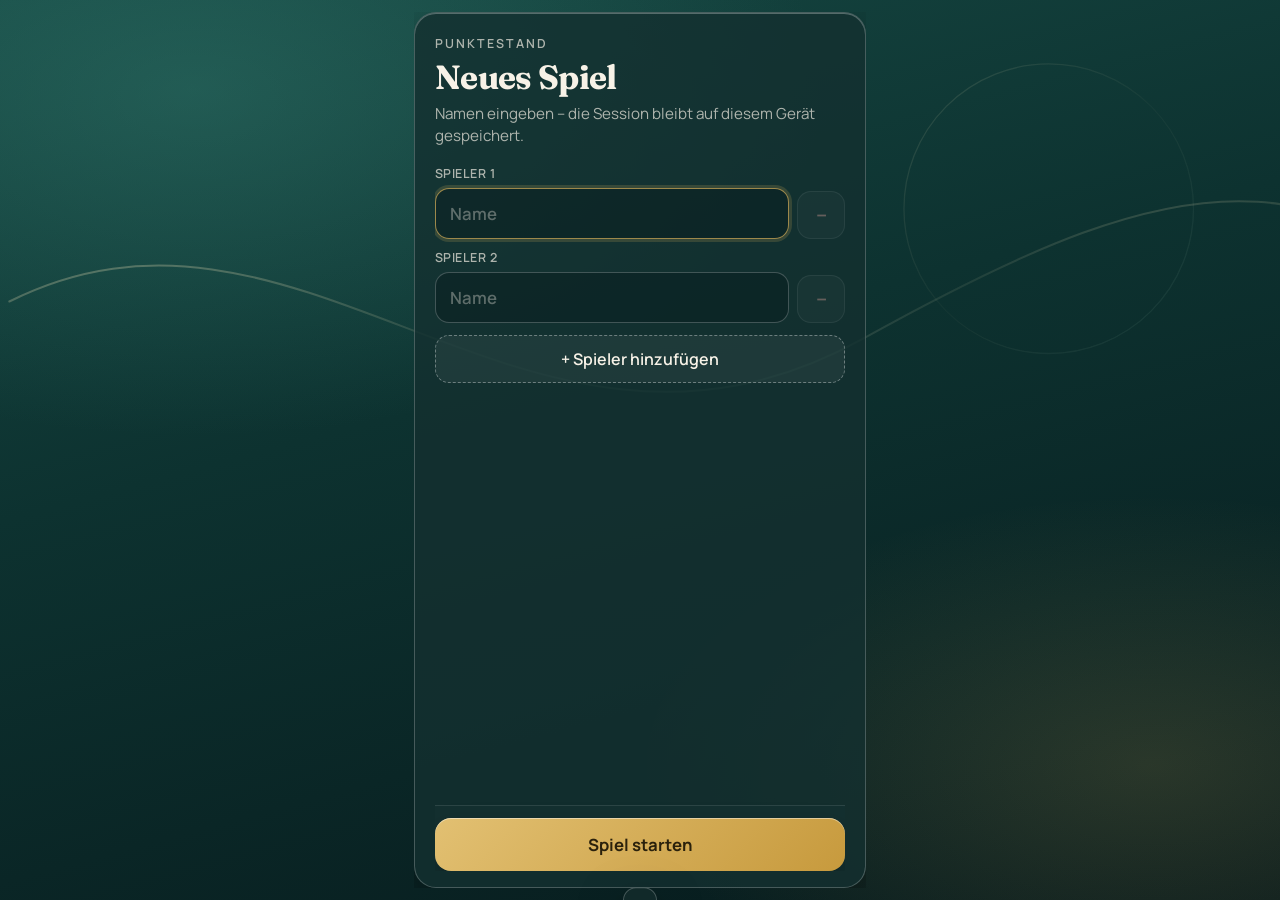
==== index.html @ ffc75cbe "Führenden-Abzug: Summe nie unter null Abzug höchstens bis 0 – bei z. B. 650 Punkten nur −650.  Co-au" ====
<!DOCTYPE html>
<html lang="de">
<head>
  <meta charset="UTF-8" />
  <meta name="viewport" content="width=device-width, initial-scale=1, maximum-scale=1, viewport-fit=cover, user-scalable=no" />
  <meta name="theme-color" content="#0a2a28" />
  <meta name="mobile-web-app-capable" content="yes" />
  <meta name="apple-mobile-web-app-capable" content="yes" />
  <meta name="apple-mobile-web-app-status-bar-style" content="black-translucent" />
  <meta name="apple-mobile-web-app-title" content="Punktestand" />
  <title>Punktestand</title>
  <link rel="manifest" href="./site.webmanifest" />
  <link rel="preconnect" href="https://fonts.googleapis.com" />
  <link rel="preconnect" href="https://fonts.gstatic.com" crossorigin />
  <link href="https://fonts.googleapis.com/css2?family=Fraunces:opsz,wght@9..144,500;9..144,700&family=Manrope:wght@400;500;600;700&family=IBM+Plex+Mono:wght@500;600&display=swap" rel="stylesheet" />
  <link rel="stylesheet" href="./styles.css" />
  <script src="./names.js"></script>
</head>
<body>
  <div class="atmosphere" aria-hidden="true">
    <svg viewBox="0 0 800 1200" preserveAspectRatio="xMidYMid slice">
      <defs>
        <linearGradient id="strokeGrad" x1="0" y1="0" x2="1" y2="1">
          <stop offset="0%" stop-color="#f0e2b8" stop-opacity="0.45" />
          <stop offset="50%" stop-color="#f0e2b8" stop-opacity="0.1" />
          <stop offset="100%" stop-color="#8fd0c2" stop-opacity="0.3" />
        </linearGradient>
      </defs>
      <g fill="none" stroke="url(#strokeGrad)" stroke-linecap="round">
        <path d="M-40 180 C160 80, 280 260, 420 180 S700 40, 860 160" stroke-width="1.2" />
        <path d="M60 520 C220 440, 340 640, 520 540 S780 430, 900 580" stroke-width="1.1" />
        <path d="M40 980 C240 900, 360 1120, 560 1020 S820 920, 900 1100" stroke-width="1.15" />
        <circle cx="620" cy="470" r="78" stroke-width="0.7" opacity="0.35" />
        <line x1="80" y1="40" x2="80" y2="1160" stroke-width="0.4" opacity="0.18" />
        <line x1="720" y1="50" x2="720" y2="1150" stroke-width="0.4" opacity="0.16" />
      </g>
    </svg>
  </div>

  <div class="viewport" id="viewport">
    <div class="app">
      <section class="screen" id="screen-setup" aria-label="Neues Spiel">
        <div class="glass setup-card">
          <p class="brand">Punktestand</p>
          <h1>Neues Spiel</h1>
          <p class="lede">Namen eingeben – die Session bleibt auf diesem Gerät gespeichert.</p>
          <form id="setup-form" class="setup-form">
            <div class="setup-scroll">
              <div class="players-list" id="players-list"></div>
              <button class="btn-add" id="btn-add-player" type="button">+ Spieler hinzufügen</button>
            </div>
            <div class="setup-actions">
              <button class="btn-primary" type="submit">Spiel starten</button>
            </div>
          </form>
        </div>
      </section>

      <section class="screen" id="screen-play" aria-label="Punktestand">
        <header class="topbar">
          <div class="top-status muted" id="top-status">Punktestand</div>
          <div class="menu-wrap">
            <button class="menu-btn" id="menu-btn" type="button" aria-haspopup="true" aria-expanded="false" aria-label="Menü">
              <span class="burger" aria-hidden="true"><span></span><span></span><span></span></span>
            </button>
            <div class="menu" id="menu" role="menu">
              <button type="button" role="menuitemcheckbox" id="menu-flip" aria-checked="false">
                Ansicht drehen <span class="check" aria-hidden="true">✓</span>
              </button>
              <button type="button" role="menuitem" id="menu-fullscreen">Vollbild</button>
              <button type="button" role="menuitem" id="menu-homescreen">Zu Homebildschirm hinzufügen</button>
              <button type="button" role="menuitem" id="menu-undo">Letzten Eintrag löschen</button>
              <button type="button" role="menuitem" id="menu-penalty">−1000 für Führende</button>
              <button type="button" role="menuitem" id="menu-cancel-edit" hidden>Bearbeiten abbrechen</button>
              <button type="button" role="menuitem" class="danger" id="menu-new">Neues Spiel…</button>
            </div>
          </div>
        </header>

        <div class="play-body">
          <section class="glass table-panel" aria-label="Punktetabelle">
            <div class="table-scroll">
              <table class="scores" id="score-table">
                <thead></thead>
                <tbody></tbody>
                <tfoot></tfoot>
              </table>
            </div>
            <div class="hint" id="table-hint">Tippe auf einen Wert, um ihn zu korrigieren.</div>
          </section>

          <section class="glass keypad-panel" aria-label="Zifferneingabe">
            <div class="keys" id="keys">
              <button type="button" data-key="7">7</button>
              <button type="button" data-key="8">8</button>
              <button type="button" data-key="9">9</button>
              <button type="button" data-key="4">4</button>
              <button type="button" data-key="5">5</button>
              <button type="button" data-key="6">6</button>
              <button type="button" data-key="1">1</button>
              <button type="button" data-key="2">2</button>
              <button type="button" data-key="3">3</button>
              <button type="button" class="key-del" data-key="del" aria-label="Löschen">⌫</button>
              <button type="button" data-key="0">0</button>
              <button type="button" class="key-ok" data-key="ok">OK</button>
            </div>
          </section>
        </div>
      </section>
    </div>

    <div class="toast" id="toast" role="status" aria-live="polite"></div>
  </div>

  <div class="overlay" id="confirm-overlay" role="dialog" aria-modal="true" aria-labelledby="confirm-title">
    <div class="glass dialog">
      <h2 id="confirm-title">Neues Spiel?</h2>
      <p>Die aktuelle Session auf diesem Gerät wird gelöscht.</p>
      <div class="dialog-actions">
        <button type="button" class="btn-ghost" id="confirm-cancel">Abbrechen</button>
        <button type="button" class="btn-danger" id="confirm-ok">Löschen</button>
      </div>
    </div>
  </div>

  <div class="overlay" id="homescreen-overlay" role="dialog" aria-modal="true" aria-labelledby="homescreen-title">
    <div class="glass dialog">
      <h2 id="homescreen-title">Zum Homebildschirm</h2>
      <p id="homescreen-text">So fügst du Punktestand hinzu:</p>
      <ol id="homescreen-steps">
        <li>Browser-Menü öffnen (⋯ oder Teilen)</li>
        <li>„Zum Home-Bildschirm“ / „Zum Startbildschirm“ wählen</li>
      </ol>
      <div class="dialog-actions" style="grid-template-columns: 1fr">
        <button type="button" class="btn-primary" id="homescreen-ok">Verstanden</button>
      </div>
    </div>
  </div>

  <div class="win-overlay" id="win-overlay" aria-live="polite">
    <canvas id="win-canvas" aria-hidden="true"></canvas>
    <div class="win-messages">
      <div class="win-line flip" id="win-line-flip" hidden></div>
      <div class="win-line" id="win-line"></div>
    </div>
    <div class="win-actions">
      <button type="button" class="btn-primary" id="win-ok">OK</button>
    </div>
  </div>

  <script>
    const COOKIE_NAME = "punktestand_session";
    const COOKIE_DAYS = 30;
    const MIN_PLAYERS = 2;
    const MAX_PLAYERS = 8;
    const WINNING_SCORE = 6000;
    const LEADER_PENALTY = 1000;

    /** @typedef {{ names: string[], scores: number[][], active: number, input: string, edit: null | { player: number, round: number }, flipView: boolean, winner: number | null, winDismissed: boolean }} Session */

    const els = {
      viewport: document.getElementById("viewport"),
      setup: document.getElementById("screen-setup"),
      play: document.getElementById("screen-play"),
      form: document.getElementById("setup-form"),
      playersList: document.getElementById("players-list"),
      btnAddPlayer: document.getElementById("btn-add-player"),
      topStatus: document.getElementById("top-status"),
      menuBtn: document.getElementById("menu-btn"),
      menu: document.getElementById("menu"),
      menuFlip: document.getElementById("menu-flip"),
      menuFullscreen: document.getElementById("menu-fullscreen"),
      menuHomescreen: document.getElementById("menu-homescreen"),
      menuUndo: document.getElementById("menu-undo"),
      menuPenalty: document.getElementById("menu-penalty"),
      menuCancelEdit: document.getElementById("menu-cancel-edit"),
      menuNew: document.getElementById("menu-new"),
      table: document.getElementById("score-table"),
      thead: document.querySelector("#score-table thead"),
      tbody: document.querySelector("#score-table tbody"),
      tfoot: document.querySelector("#score-table tfoot"),
      hint: document.getElementById("table-hint"),
      keys: document.getElementById("keys"),
      toast: document.getElementById("toast"),
      overlay: document.getElementById("confirm-overlay"),
      confirmCancel: document.getElementById("confirm-cancel"),
      confirmOk: document.getElementById("confirm-ok"),
      homescreenOverlay: document.getElementById("homescreen-overlay"),
      homescreenText: document.getElementById("homescreen-text"),
      homescreenSteps: document.getElementById("homescreen-steps"),
      homescreenOk: document.getElementById("homescreen-ok"),
      winOverlay: document.getElementById("win-overlay"),
      winCanvas: document.getElementById("win-canvas"),
      winLine: document.getElementById("win-line"),
      winLineFlip: document.getElementById("win-line-flip"),
      winOk: document.getElementById("win-ok"),
    };

    /** @type {BeforeInstallPromptEvent | null} */
    let deferredInstallPrompt = null;
    let confettiRaf = 0;
    /** @type {Array<{x:number,y:number,vx:number,vy:number,w:number,h:number,rot:number,vr:number,color:string,life:number}>} */
    let confettiParticles = [];

    /** @type {Session | null} */
    let session = null;
    /** @type {string[]} */
    let setupNames = ["", ""];
    let toastTimer = 0;

    function setCookie(name, value, days) {
      const maxAge = days * 24 * 60 * 60;
      document.cookie = `${encodeURIComponent(name)}=${encodeURIComponent(value)}; Max-Age=${maxAge}; Path=/; SameSite=Lax`;
    }

    function getCookie(name) {
      const key = encodeURIComponent(name) + "=";
      for (const part of document.cookie.split("; ")) {
        if (part.startsWith(key)) return decodeURIComponent(part.slice(key.length));
      }
      return null;
    }

    function deleteCookie(name) {
      document.cookie = `${encodeURIComponent(name)}=; Max-Age=0; Path=/; SameSite=Lax`;
    }

    function saveSession() {
      if (!session) {
        deleteCookie(COOKIE_NAME);
        return;
      }
      setCookie(
        COOKIE_NAME,
        JSON.stringify({
          names: session.names,
          scores: session.scores,
          active: session.active,
          flipView: Boolean(session.flipView),
          winner: Number.isInteger(session.winner) ? session.winner : null,
          winDismissed: Boolean(session.winDismissed),
        }),
        COOKIE_DAYS
      );
    }

    function loadSession() {
      const raw = getCookie(COOKIE_NAME);
      if (!raw) return null;
      try {
        const data = JSON.parse(raw);
        if (
          !Array.isArray(data.names) ||
          !Array.isArray(data.scores) ||
          data.names.length < MIN_PLAYERS ||
          data.names.length > MAX_PLAYERS ||
          data.names.length !== data.scores.length
        ) {
          return null;
        }
        const winner =
          Number.isInteger(data.winner) && data.winner >= 0 && data.winner < data.names.length
            ? data.winner
            : null;
        return {
          names: data.names.map(String),
          scores: data.scores.map((list) => (Array.isArray(list) ? list.map(Number) : [])),
          active: Number.isInteger(data.active) ? Math.min(data.active, data.names.length - 1) : 0,
          input: "",
          edit: null,
          flipView: Boolean(data.flipView),
          winner,
          winDismissed: Boolean(data.winDismissed),
        };
      } catch {
        return null;
      }
    }

    function playerTotal(player) {
      return session.scores[player].reduce((a, b) => a + b, 0);
    }

    function findWinner(preferPlayer) {
      if (
        preferPlayer != null &&
        preferPlayer >= 0 &&
        preferPlayer < session.names.length &&
        playerTotal(preferPlayer) >= WINNING_SCORE
      ) {
        return preferPlayer;
      }
      let best = null;
      let bestScore = WINNING_SCORE - 1;
      for (let i = 0; i < session.names.length; i++) {
        const total = playerTotal(i);
        if (total >= WINNING_SCORE && total > bestScore) {
          best = i;
          bestScore = total;
        }
      }
      return best;
    }

    function facingPlayer() {
      if (!session) return 0;
      if (session.edit) return session.edit.player;
      return session.active;
    }

    function applyViewportFlip() {
      // Gegenüber: ungerade Spielerindizes (1, 3, 5…) drehen
      const shouldFlip = Boolean(session && session.flipView && facingPlayer() % 2 === 1);
      els.viewport.classList.toggle("flipped", shouldFlip);
      els.menuFlip.setAttribute("aria-checked", session && session.flipView ? "true" : "false");
    }

    function showToast(message) {
      els.toast.textContent = message;
      els.toast.classList.add("show");
      clearTimeout(toastTimer);
      toastTimer = setTimeout(() => els.toast.classList.remove("show"), 2200);
    }

    function showScreen(name) {
      els.setup.classList.toggle("active", name === "setup");
      els.play.classList.toggle("active", name === "play");
    }

    function closeMenu() {
      els.menu.classList.remove("open");
      els.menuBtn.setAttribute("aria-expanded", "false");
    }

    function escapeHtml(text) {
      return String(text)
        .replace(/&/g, "&amp;")
        .replace(/</g, "&lt;")
        .replace(/>/g, "&gt;")
        .replace(/"/g, "&quot;");
    }

    function totals() {
      return session.scores.map((list) => list.reduce((a, b) => a + b, 0));
    }

    function formatScore(value) {
      const n = Number(value);
      if (!Number.isFinite(n)) return String(value);
      if (n < 0) return `−${Math.abs(n)}`;
      return String(n);
    }

    function leadingPlayerIndexes() {
      const sums = totals();
      const best = Math.max(...sums);
      const leaders = [];
      for (let i = 0; i < sums.length; i++) {
        if (sums[i] === best) leaders.push(i);
      }
      return leaders;
    }

    function maxRounds() {
      return Math.max(0, ...session.scores.map((list) => list.length));
    }

    function renderSetupFields() {
      els.playersList.innerHTML = setupNames
        .map((name, i) => {
          const canRemove = setupNames.length > MIN_PLAYERS;
          return `<div class="field" data-index="${i}">
            <label for="name-${i}">Spieler ${i + 1}</label>
            <input id="name-${i}" name="name${i}" maxlength="24" autocomplete="nickname"
              value="${escapeHtml(name)}" placeholder="Name" />
            <button class="btn-icon danger" type="button" data-remove="${i}"
              aria-label="Spieler ${i + 1} entfernen" ${canRemove ? "" : "disabled"}>−</button>
          </div>`;
        })
        .join("");
      els.btnAddPlayer.disabled = setupNames.length >= MAX_PLAYERS;
    }

    function syncSetupNamesFromDom() {
      const inputs = els.playersList.querySelectorAll("input");
      setupNames = Array.from(inputs).map((input) => input.value);
    }

    function draftRoundIndex() {
      if (!session || session.edit) return null;
      return session.scores[session.active].length;
    }

    function cellDisplay(player, round) {
      if (session.edit && session.edit.player === player && session.edit.round === round) {
        return {
          value: session.input === "" ? "·" : session.input,
          editing: true,
          empty: session.input === "",
          interactive: true,
        };
      }
      const draft = draftRoundIndex();
      if (draft !== null && player === session.active && round === draft) {
        return {
          value: session.input === "" ? "·" : session.input,
          editing: true,
          empty: session.input === "",
          interactive: false,
        };
      }
      if (round < session.scores[player].length) {
        return {
          value: formatScore(session.scores[player][round]),
          editing: false,
          empty: false,
          interactive: true,
        };
      }
      return { value: "–", editing: false, empty: true, interactive: false };
    }

    function renderTable() {
      const highlight = facingPlayer();
      const playerCount = session.names.length;
      const draft = draftRoundIndex();
      const n = Math.max(maxRounds(), draft !== null ? draft + 1 : 0, 1);

      els.thead.innerHTML = `<tr>
        <th class="round">Rd.</th>
        ${session.names
          .map(
            (name, i) =>
              `<th class="player-name${i === highlight ? " active" : ""}">${escapeHtml(name)}</th>`
          )
          .join("")}
      </tr>`;

      const rows = [];
      for (let r = 0; r < n; r++) {
        const cells = [];
        for (let p = 0; p < playerCount; p++) {
          const cell = cellDisplay(p, r);
          const negative =
            !cell.empty &&
            !cell.editing &&
            r < session.scores[p].length &&
            session.scores[p][r] < 0;
          const classes = [
            "score-cell",
            cell.empty ? "empty" : "",
            cell.editing ? "editing" : "",
            negative ? "negative" : "",
          ]
            .filter(Boolean)
            .join(" ");
          const attrs = cell.interactive
            ? ` data-player="${p}" data-round="${r}"`
            : cell.editing
              ? ` data-draft="1" data-player="${p}" data-round="${r}"`
              : "";
          cells.push(`<td class="${classes}"${attrs}>${escapeHtml(cell.value)}</td>`);
        }
        rows.push(`<tr><td class="round">${r + 1}</td>${cells.join("")}</tr>`);
      }
      els.tbody.innerHTML = rows.join("");

      const sums = totals();
      els.tfoot.innerHTML = `<tr>
        <td class="round">Σ</td>
        ${sums
          .map(
            (sum) =>
              `<td${sum < 0 ? ' class="negative"' : ""}>${escapeHtml(formatScore(sum))}</td>`
          )
          .join("")}
      </tr>`;

      const scroll = els.table.closest(".table-scroll");
      if (scroll) scroll.scrollTop = scroll.scrollHeight;
      requestAnimationFrame(() => scrollFocusedCellIntoView());
    }

    function stickyRoundWidth(scroll) {
      const sticky = scroll.querySelector("th.round, td.round");
      return sticky ? sticky.getBoundingClientRect().width : 0;
    }

    function scrollFocusedCellIntoView() {
      const scroll = els.table && els.table.closest(".table-scroll");
      if (!scroll) return;

      const cell =
        els.tbody.querySelector("td.score-cell.editing") ||
        els.thead.querySelector("th.player-name.active");
      if (!cell) return;

      const pad = 12;
      const stickyW = stickyRoundWidth(scroll);
      const viewLeft = scroll.scrollLeft + stickyW;
      const viewRight = scroll.scrollLeft + scroll.clientWidth;
      const cellLeft = cell.offsetLeft;
      const cellRight = cellLeft + cell.offsetWidth;

      if (cellLeft < viewLeft + pad) {
        scroll.scrollLeft = Math.max(0, cellLeft - stickyW - pad);
      } else if (cellRight > viewRight - pad) {
        scroll.scrollLeft = cellRight - scroll.clientWidth + pad;
      }
    }

    function updateEditingCell() {
      const cell = els.tbody.querySelector("td.score-cell.editing");
      if (!cell) {
        renderTable();
        return;
      }
      const empty = session.input === "";
      cell.textContent = empty ? "·" : session.input;
      cell.classList.toggle("empty", empty);
    }

    function renderChrome() {
      const editing = Boolean(session.edit);
      els.topStatus.textContent = "Punktestand";
      els.topStatus.classList.add("muted");
      els.hint.textContent = editing
        ? "Zelle ändern und OK tippen – oder im Menü abbrechen."
        : "Tippe auf einen Wert, um ihn zu korrigieren.";
      els.menuCancelEdit.hidden = !editing;
      els.menuUndo.hidden = editing;
      els.menuPenalty.hidden = editing;
      applyViewportFlip();
      syncWinOverlay();
    }

    function renderAll() {
      renderTable();
      renderChrome();
    }

    function resizeWinCanvas() {
      const canvas = els.winCanvas;
      if (!canvas) return;
      const dpr = Math.min(window.devicePixelRatio || 1, 2);
      canvas.width = Math.floor(window.innerWidth * dpr);
      canvas.height = Math.floor(window.innerHeight * dpr);
      const ctx = canvas.getContext("2d");
      if (ctx) ctx.setTransform(dpr, 0, 0, dpr, 0, 0);
    }

    function spawnConfettiBurst(count) {
      const colors = ["#d9b15a", "#4ec59c", "#f7f2e7", "#ef7d76", "#8fd0c2", "#ffd98a"];
      const w = window.innerWidth;
      const h = window.innerHeight;
      for (let i = 0; i < count; i++) {
        const fromTop = Math.random() < 0.55;
        confettiParticles.push({
          x: Math.random() * w,
          y: fromTop ? -20 - Math.random() * 80 : h * (0.25 + Math.random() * 0.2),
          vx: (Math.random() - 0.5) * (fromTop ? 4 : 10),
          vy: fromTop ? 2 + Math.random() * 4 : -8 - Math.random() * 8,
          w: 5 + Math.random() * 6,
          h: 7 + Math.random() * 8,
          rot: Math.random() * Math.PI * 2,
          vr: (Math.random() - 0.5) * 0.25,
          color: colors[(Math.random() * colors.length) | 0],
          life: 1,
        });
      }
    }

    function stopConfetti() {
      if (confettiRaf) cancelAnimationFrame(confettiRaf);
      confettiRaf = 0;
      confettiParticles = [];
      const ctx = els.winCanvas && els.winCanvas.getContext("2d");
      if (ctx) {
        ctx.clearRect(0, 0, window.innerWidth, window.innerHeight);
      }
    }

    function startConfetti() {
      stopConfetti();
      resizeWinCanvas();
      spawnConfettiBurst(90);
      let lastBurst = performance.now();
      const tick = (now) => {
        if (!els.winOverlay.classList.contains("open")) {
          stopConfetti();
          return;
        }
        if (now - lastBurst > 700) {
          spawnConfettiBurst(28);
          lastBurst = now;
        }
        const ctx = els.winCanvas.getContext("2d");
        if (!ctx) return;
        ctx.clearRect(0, 0, window.innerWidth, window.innerHeight);
        const next = [];
        for (const p of confettiParticles) {
          p.vy += 0.18;
          p.x += p.vx;
          p.y += p.vy;
          p.rot += p.vr;
          p.life -= 0.004;
          if (p.life <= 0 || p.y > window.innerHeight + 40) continue;
          ctx.save();
          ctx.translate(p.x, p.y);
          ctx.rotate(p.rot);
          ctx.globalAlpha = Math.max(0, Math.min(1, p.life));
          ctx.fillStyle = p.color;
          ctx.fillRect(-p.w / 2, -p.h / 2, p.w, p.h);
          ctx.restore();
          next.push(p);
        }
        confettiParticles = next;
        confettiRaf = requestAnimationFrame(tick);
      };
      confettiRaf = requestAnimationFrame(tick);
    }

    function syncWinOverlay() {
      if (!session || session.winner == null || session.winDismissed) {
        els.winOverlay.classList.remove("open");
        stopConfetti();
        return;
      }
      const text = `${session.names[session.winner]} hat gewonnen`;
      els.winLine.textContent = text;
      const dual = Boolean(session.flipView);
      els.winLineFlip.hidden = !dual;
      if (dual) els.winLineFlip.textContent = text;
      const wasOpen = els.winOverlay.classList.contains("open");
      els.winOverlay.classList.add("open");
      els.viewport.classList.remove("flipped");
      if (!wasOpen) startConfetti();
    }

    function applyWinner(preferPlayer, celebrate) {
      session.winner = findWinner(preferPlayer);
      if (session.winner == null) {
        session.winDismissed = false;
        return;
      }
      if (celebrate) session.winDismissed = false;
    }

    function dismissWinOverlay() {
      if (!session) return;
      session.winDismissed = true;
      saveSession();
      els.winOverlay.classList.remove("open");
      stopConfetti();
      applyViewportFlip();
      renderChrome();
    }

    function shuffle(list) {
      const arr = list.slice();
      for (let i = arr.length - 1; i > 0; i--) {
        const j = Math.floor(Math.random() * (i + 1));
        [arr[i], arr[j]] = [arr[j], arr[i]];
      }
      return arr;
    }

    function resolvePlayerNames(rawNames) {
      const pool = Array.isArray(window.FANTASY_NAMES) ? window.FANTASY_NAMES : [];
      const used = new Set();
      const available = shuffle(pool);
      let fantasyIndex = 0;

      return rawNames.map((raw, index) => {
        const trimmed = String(raw || "").trim();
        if (trimmed) {
          let name = trimmed;
          let n = 2;
          while (used.has(name.toLowerCase())) {
            name = `${trimmed} ${n++}`;
          }
          used.add(name.toLowerCase());
          return name;
        }

        let fantasy = null;
        while (fantasyIndex < available.length) {
          const candidate = available[fantasyIndex++];
          if (!used.has(candidate.toLowerCase())) {
            fantasy = candidate;
            break;
          }
        }
        if (!fantasy) fantasy = `Spieler ${index + 1}`;
        used.add(fantasy.toLowerCase());
        return fantasy;
      });
    }

    function startNewSession(names) {
      const resolved = resolvePlayerNames(names);
      session = {
        names: resolved,
        scores: Array.from({ length: resolved.length }, () => []),
        active: 0,
        input: "",
        edit: null,
        flipView: false,
        winner: null,
        winDismissed: false,
      };
      saveSession();
      showScreen("play");
      renderAll();
    }

    function resumeOrSetup() {
      session = loadSession();
      if (session) {
        showScreen("play");
        renderAll();
      } else {
        setupNames = ["", ""];
        renderSetupFields();
        showScreen("setup");
        els.viewport.classList.remove("flipped");
        els.menuFlip.setAttribute("aria-checked", "false");
        const first = document.getElementById("name-0");
        if (first) first.focus();
      }
    }

    function toggleFlipView() {
      if (!session) return;
      session.flipView = !session.flipView;
      saveSession();
      applyViewportFlip();
      syncWinOverlay();
      closeMenu();
      showToast(
        session.flipView
          ? "Ansicht drehen an – gegenüber (Spieler 2, 4, …)"
          : "Ansicht drehen aus"
      );
    }

    function appendDigit(digit) {
      if (session.input.length >= 7) return;
      if (session.input === "0") session.input = digit;
      else if (session.input === "-0") session.input = `-${digit}`;
      else session.input += digit;
      updateEditingCell();
    }

    function deleteDigit() {
      session.input = session.input.slice(0, -1);
      updateEditingCell();
    }

    function commitOk() {
      if (!session) return;
      if (session.input === "" || session.input === "-") {
        showToast("Bitte Punkte eingeben");
        return;
      }
      const value = Number(session.input);
      if (!Number.isFinite(value)) {
        showToast("Ungültige Zahl");
        return;
      }

      if (session.edit) {
        const { player, round } = session.edit;
        if (round >= session.scores[player].length) return;
        const before = playerTotal(player);
        session.scores[player][round] = value;
        const after = playerTotal(player);
        session.edit = null;
        session.input = "";
        applyWinner(player, before < WINNING_SCORE && after >= WINNING_SCORE);
        saveSession();
        renderAll();
        if (!(before < WINNING_SCORE && after >= WINNING_SCORE)) {
          showToast("Eintrag korrigiert");
        }
        return;
      }

      const scorer = session.active;
      session.scores[scorer].push(value);
      const reached = playerTotal(scorer) >= WINNING_SCORE;
      applyWinner(scorer, reached);
      session.active = (session.active + 1) % session.names.length;
      session.input = "";
      saveSession();
      renderAll();
    }

    function beginEdit(player, round) {
      if (!session) return;
      if (round >= session.scores[player].length) return;
      session.edit = { player, round };
      session.input = String(session.scores[player][round]);
      closeMenu();
      renderAll();
    }

    function cancelEdit() {
      session.edit = null;
      session.input = "";
      closeMenu();
      renderAll();
    }

    function undoLast() {
      closeMenu();
      if (!session || session.edit) return;
      const count = session.names.length;
      const prev = (session.active - 1 + count) % count;
      if (session.scores[prev].length === 0) {
        showToast("Nichts zum Löschen");
        return;
      }
      session.scores[prev].pop();
      session.active = prev;
      session.input = "";
      applyWinner(null, false);
      saveSession();
      renderAll();
      showToast("Letzter Eintrag gelöscht");
    }

    function penalizeLeaders() {
      closeMenu();
      if (!session || session.edit) return;
      const leaders = leadingPlayerIndexes();
      const amounts = leaders.map((index) => {
        const total = playerTotal(index);
        return Math.min(LEADER_PENALTY, Math.max(0, total));
      });
      if (amounts.every((amount) => amount === 0)) {
        showToast("Keine Punkte zum Abziehen");
        return;
      }
      leaders.forEach((index, i) => {
        if (amounts[i] > 0) session.scores[index].push(-amounts[i]);
      });
      session.input = "";
      applyWinner(null, false);
      saveSession();
      renderAll();
      const names = leaders.map((i) => session.names[i]).join(", ");
      const amount = amounts.find((value) => value > 0) || 0;
      showToast(`${names}: −${amount}`);
    }

    function resetToSetup() {
      const previousNames =
        session && Array.isArray(session.names) && session.names.length >= MIN_PLAYERS
          ? session.names.slice()
          : ["", ""];
      session = null;
      saveSession();
      setupNames = previousNames;
      renderSetupFields();
      showScreen("setup");
      els.viewport.classList.remove("flipped");
      els.menuFlip.setAttribute("aria-checked", "false");
      els.overlay.classList.remove("open");
      els.winOverlay.classList.remove("open");
      stopConfetti();
      closeMenu();
      const first = document.getElementById("name-0");
      if (first) first.focus();
    }

    // Setup interactions
    els.btnAddPlayer.addEventListener("click", () => {
      syncSetupNamesFromDom();
      if (setupNames.length >= MAX_PLAYERS) return;
      setupNames.push("");
      renderSetupFields();
      const last = document.getElementById(`name-${setupNames.length - 1}`);
      if (last) last.focus();
    });

    els.playersList.addEventListener("click", (event) => {
      const btn = event.target.closest("button[data-remove]");
      if (!btn || btn.disabled) return;
      syncSetupNamesFromDom();
      const index = Number(btn.dataset.remove);
      if (setupNames.length <= MIN_PLAYERS) return;
      setupNames.splice(index, 1);
      renderSetupFields();
    });

    els.form.addEventListener("submit", (event) => {
      event.preventDefault();
      syncSetupNamesFromDom();
      if (setupNames.length < MIN_PLAYERS) {
        showToast(`Mindestens ${MIN_PLAYERS} Spieler`);
        return;
      }
      startNewSession(setupNames);
    });

    function handleKey(key) {
      if (!session) return;
      if (key === "ok") commitOk();
      else if (key === "del") deleteDigit();
      else appendDigit(key);
    }

    // Sofortige Tastenreaktion (ohne 300ms click-Delay), ohne Doppel-Tap-Zoom
    els.keys.addEventListener(
      "pointerdown",
      (event) => {
        const btn = event.target.closest("button[data-key]");
        if (!btn || !session) return;
        event.preventDefault();
        btn.classList.add("pressed");
        handleKey(btn.dataset.key);
      },
      { passive: false }
    );
    els.keys.addEventListener("pointerup", (event) => {
      const btn = event.target.closest("button[data-key]");
      if (btn) btn.classList.remove("pressed");
    });
    els.keys.addEventListener("pointercancel", (event) => {
      const btn = event.target.closest("button[data-key]");
      if (btn) btn.classList.remove("pressed");
    });
    els.keys.addEventListener("pointerleave", (event) => {
      const btn = event.target.closest("button[data-key]");
      if (btn) btn.classList.remove("pressed");
    });

    els.tbody.addEventListener("pointerup", (event) => {
      const cell = event.target.closest("td.score-cell[data-player]");
      if (!cell || !session || cell.dataset.draft === "1") return;
      const player = Number(cell.dataset.player);
      const round = Number(cell.dataset.round);
      if (round >= session.scores[player].length) return;
      beginEdit(player, round);
    });

    els.menuBtn.addEventListener("click", (event) => {
      event.stopPropagation();
      const open = !els.menu.classList.contains("open");
      els.menu.classList.toggle("open", open);
      els.menuBtn.setAttribute("aria-expanded", open ? "true" : "false");
    });

    document.addEventListener("click", (event) => {
      if (!els.menu.contains(event.target) && event.target !== els.menuBtn) closeMenu();
    });

    function isFullscreen() {
      return Boolean(
        document.fullscreenElement ||
          document.webkitFullscreenElement ||
          window.matchMedia("(display-mode: fullscreen)").matches ||
          window.navigator.standalone
      );
    }

    async function enterFullscreen() {
      const root = document.documentElement;
      try {
        if (root.requestFullscreen) await root.requestFullscreen({ navigationUI: "hide" });
        else if (root.webkitRequestFullscreen) root.webkitRequestFullscreen();
      } catch {
        // Browser blockiert ggf. ohne Gesture – Menü „Vollbild“ bleibt verfügbar
      }
      updateFullscreenMenuLabel();
    }

    async function exitFullscreen() {
      try {
        if (document.exitFullscreen) await document.exitFullscreen();
        else if (document.webkitExitFullscreen) document.webkitExitFullscreen();
      } catch {
        /* ignore */
      }
      updateFullscreenMenuLabel();
    }

    function updateFullscreenMenuLabel() {
      if (!els.menuFullscreen) return;
      els.menuFullscreen.textContent = isFullscreen() ? "Vollbild beenden" : "Vollbild";
    }

    async function toggleFullscreen() {
      closeMenu();
      if (isFullscreen()) await exitFullscreen();
      else await enterFullscreen();
    }

    function isIos() {
      return /iphone|ipad|ipod/i.test(navigator.userAgent) ||
        (navigator.platform === "MacIntel" && navigator.maxTouchPoints > 1);
    }

    function isStandalone() {
      return (
        window.matchMedia("(display-mode: standalone)").matches ||
        window.matchMedia("(display-mode: fullscreen)").matches ||
        Boolean(window.navigator.standalone)
      );
    }

    async function addToHomescreen() {
      closeMenu();
      if (isStandalone()) {
        showToast("Bereits auf dem Homebildschirm");
        return;
      }
      if (deferredInstallPrompt) {
        deferredInstallPrompt.prompt();
        try {
          await deferredInstallPrompt.userChoice;
        } catch {
          /* ignore */
        }
        deferredInstallPrompt = null;
        return;
      }

      if (isIos()) {
        els.homescreenText.textContent = "Auf dem iPhone / iPad:";
        els.homescreenSteps.innerHTML = `
          <li>Tippe unten auf <strong>Teilen</strong></li>
          <li>Wähle <strong>Zum Home-Bildschirm</strong></li>
          <li>Bestätige mit <strong>Hinzufügen</strong></li>`;
      } else {
        els.homescreenText.textContent = "Im Browser-Menü:";
        els.homescreenSteps.innerHTML = `
          <li>Menü <strong>⋯</strong> öffnen</li>
          <li><strong>App installieren</strong> oder <strong>Zum Startbildschirm</strong> wählen</li>`;
      }
      els.homescreenOverlay.classList.add("open");
    }

    function askNewGame() {
      closeMenu();
      els.overlay.classList.add("open");
    }

    els.menuFlip.addEventListener("click", toggleFlipView);
    els.menuFullscreen.addEventListener("click", toggleFullscreen);
    els.menuHomescreen.addEventListener("click", addToHomescreen);
    els.menuUndo.addEventListener("click", undoLast);
    els.menuPenalty.addEventListener("click", penalizeLeaders);
    els.menuCancelEdit.addEventListener("click", cancelEdit);
    els.menuNew.addEventListener("click", askNewGame);
    els.confirmCancel.addEventListener("click", () => els.overlay.classList.remove("open"));
    els.confirmOk.addEventListener("click", resetToSetup);
    els.homescreenOk.addEventListener("click", () => els.homescreenOverlay.classList.remove("open"));
    els.winOk.addEventListener("click", dismissWinOverlay);
    window.addEventListener("resize", () => {
      if (els.winOverlay.classList.contains("open")) resizeWinCanvas();
    });

    window.addEventListener("beforeinstallprompt", (event) => {
      event.preventDefault();
      deferredInstallPrompt = event;
    });

    document.addEventListener("fullscreenchange", updateFullscreenMenuLabel);
    document.addEventListener("webkitfullscreenchange", updateFullscreenMenuLabel);

    // Pinch-Zoom (iOS Safari) unterbinden; Doppel-Tap via touch-action/viewport
    document.addEventListener("gesturestart", (event) => event.preventDefault());

    // Beim Spielstart Vollbild anfordern
    els.form.addEventListener(
      "submit",
      () => {
        enterFullscreen();
      },
      { capture: true }
    );

    updateFullscreenMenuLabel();
    resumeOrSetup();
  </script>
</body>
</html>
---- styles.css ----
:root {
  --bg-0: #071a1c;
  --bg-1: #0d3230;
  --bg-2: #164843;
  --line-soft: rgba(232, 214, 170, 0.14);
  --line-strong: rgba(232, 214, 170, 0.28);
  --glass: rgba(244, 240, 230, 0.14);
  --glass-strong: rgba(248, 245, 236, 0.22);
  --glass-ink: rgba(248, 245, 236, 0.92);
  --ink: #f7f2e7;
  --ink-soft: rgba(247, 242, 231, 0.68);
  --ink-dark: #162421;
  --accent: #d9b15a;
  --accent-ink: #2a210c;
  --ok: #3aa884;
  --ok-ink: #f3fff9;
  --danger: #e26a62;
  --header-h: 52px;
  --safe-top: env(safe-area-inset-top, 0px);
  --safe-bottom: env(safe-area-inset-bottom, 0px);
  --radius: 22px;
  --shadow: 0 18px 50px rgba(0, 0, 0, 0.35);
}

* { box-sizing: border-box; }

html, body {
  margin: 0;
  width: 100%;
  height: 100%;
  font-family: "Manrope", system-ui, sans-serif;
  color: var(--ink);
  background: var(--bg-0);
  -webkit-tap-highlight-color: transparent;
  user-select: none;
  overscroll-behavior: none;
  touch-action: manipulation;
}

body {
  height: 100%;
  max-height: 100%;
  overflow: hidden;
  position: fixed;
  inset: 0;
}

button, a, .keys, .score-cell {
  touch-action: manipulation;
}

.atmosphere {
  position: fixed;
  inset: 0;
  z-index: 0;
  pointer-events: none;
  overflow: hidden;
  background:
    radial-gradient(90% 70% at 15% 10%, rgba(61, 140, 126, 0.35), transparent 55%),
    radial-gradient(80% 60% at 90% 85%, rgba(217, 177, 90, 0.16), transparent 50%),
    linear-gradient(165deg, var(--bg-2) 0%, var(--bg-1) 42%, var(--bg-0) 100%);
}

.atmosphere svg {
  position: absolute;
  inset: -8%;
  width: 116%;
  height: 116%;
  opacity: 0.9;
}

.viewport {
  position: relative;
  z-index: 1;
  width: 100%;
  height: 100%;
  max-height: 100%;
  overflow: hidden;
  display: flex;
  justify-content: center;
  transition: transform 0.2s ease;
  transform-origin: center center;
}

.viewport.flipped { transform: rotate(180deg); }

.app {
  width: min(100%, 480px);
  height: 100%;
  max-height: 100%;
  min-height: 0;
  overflow: hidden;
  display: flex;
  flex-direction: column;
  padding:
    calc(12px + var(--safe-top))
    14px
    calc(12px + var(--safe-bottom));
  gap: 12px;
}

.viewport.flipped .app {
  padding:
    calc(12px + var(--safe-bottom))
    14px
    calc(12px + var(--safe-top));
}

.screen {
  display: none;
  flex: 1 1 0;
  min-height: 0;
  max-height: 100%;
  overflow: hidden;
  flex-direction: column;
  gap: 12px;
}
.screen.active { display: flex; }

/* Leichte Glasoptik ohne Blur/Filter (schneller auf Mobilgeräten) */
.glass {
  position: relative;
  background: rgba(20, 48, 48, 0.82);
  border: 1px solid rgba(255, 255, 255, 0.22);
  border-radius: var(--radius);
  box-shadow:
    var(--shadow),
    inset 0 1px 0 rgba(255, 255, 255, 0.28);
  overflow: hidden;
}

/* Setup */
#screen-setup {
  justify-content: flex-start;
  min-height: 0;
  overflow: hidden;
}

.setup-card {
  margin: 0;
  padding: 22px 20px 16px;
  color: var(--ink);
  flex: 1 1 0;
  height: 100%;
  max-height: 100%;
  min-height: 0;
  width: 100%;
  display: flex;
  flex-direction: column;
  overflow: hidden;
}

.brand {
  flex: 0 0 auto;
  font-size: 0.78rem;
  letter-spacing: 0.16em;
  text-transform: uppercase;
  color: var(--ink-soft);
  margin: 0 0 8px;
  font-weight: 600;
}

.setup-card h1 {
  flex: 0 0 auto;
  margin: 0 0 8px;
  font-family: "Fraunces", Georgia, serif;
  font-size: 2.1rem;
  font-weight: 700;
  line-height: 1.05;
  letter-spacing: -0.02em;
}

.setup-card .lede {
  flex: 0 0 auto;
  margin: 0 0 18px;
  color: var(--ink-soft);
  line-height: 1.45;
  font-size: 0.95rem;
}

.setup-form {
  flex: 1 1 0;
  min-height: 0;
  display: flex;
  flex-direction: column;
  overflow: hidden;
}

.setup-scroll {
  flex: 1 1 0;
  min-height: 0;
  overflow-x: hidden;
  overflow-y: auto;
  overscroll-behavior: contain;
  -webkit-overflow-scrolling: touch;
  margin: 0 -4px;
  padding: 0 4px 12px;
}

.players-list { display: grid; gap: 10px; }

.field {
  display: grid;
  grid-template-columns: 1fr auto;
  gap: 8px;
  align-items: end;
}

.field label {
  grid-column: 1 / -1;
  display: block;
  font-size: 0.78rem;
  font-weight: 600;
  letter-spacing: 0.04em;
  text-transform: uppercase;
  color: var(--ink-soft);
  margin-bottom: -2px;
}

.field input {
  width: 100%;
  border: 1px solid rgba(255, 255, 255, 0.22);
  border-radius: 14px;
  padding: 13px 14px;
  font: inherit;
  font-size: 1.05rem;
  font-weight: 600;
  color: var(--ink);
  background: rgba(8, 28, 30, 0.45);
  outline: none;
}

.field input:focus {
  border-color: rgba(217, 177, 90, 0.7);
  box-shadow: 0 0 0 3px rgba(217, 177, 90, 0.18);
}

.field input::placeholder { color: rgba(247, 242, 231, 0.35); }

.btn-icon {
  width: 48px;
  height: 48px;
  border: 1px solid rgba(255, 255, 255, 0.2);
  border-radius: 14px;
  background: rgba(255, 255, 255, 0.08);
  color: var(--ink);
  font: inherit;
  font-size: 1.3rem;
  font-weight: 600;
  cursor: pointer;
}

.btn-icon:disabled { opacity: 0.35; cursor: not-allowed; }
.btn-icon.danger { color: #ffb4ae; }

.setup-actions {
  flex: 0 0 auto;
  display: grid;
  gap: 10px;
  margin-top: 0;
  padding-top: 12px;
  border-top: 1px solid rgba(255, 255, 255, 0.1);
  background: rgba(20, 48, 48, 0.96);
  position: relative;
  z-index: 2;
}

.btn-add {
  display: block;
  width: 100%;
  margin-top: 12px;
  border: 1px dashed rgba(255, 255, 255, 0.35);
  border-radius: 14px;
  padding: 12px;
  background: rgba(255, 255, 255, 0.05);
  color: var(--ink);
  font: inherit;
  font-weight: 600;
  cursor: pointer;
}

.btn-add:disabled { opacity: 0.4; cursor: not-allowed; }

.btn-primary {
  width: 100%;
  border: 0;
  border-radius: 16px;
  padding: 15px;
  font: inherit;
  font-size: 1.05rem;
  font-weight: 700;
  background: linear-gradient(135deg, #e2c072, #c79a3d);
  color: var(--accent-ink);
  cursor: pointer;
  box-shadow: 0 10px 24px rgba(0, 0, 0, 0.28), inset 0 1px 0 rgba(255, 255, 255, 0.45);
}

.btn-primary:active,
.btn-add:active,
.btn-icon:active { transform: translateY(1px); }

/* Header */
.topbar {
  height: var(--header-h);
  flex: 0 0 auto;
  display: grid;
  grid-template-columns: 1fr auto;
  align-items: center;
  gap: 10px;
  padding: 0 2px 0 6px;
}

.top-status {
  min-width: 0;
  font-size: 0.95rem;
  font-weight: 600;
  letter-spacing: 0.04em;
  opacity: 0.9;
  white-space: nowrap;
  overflow: hidden;
  text-overflow: ellipsis;
}

.top-status.muted { opacity: 0.65; font-weight: 500; }

.menu-wrap { position: relative; }

.menu-btn {
  width: 48px;
  height: 48px;
  border: 1px solid rgba(255, 255, 255, 0.22);
  border-radius: 16px;
  background: rgba(255, 255, 255, 0.12);
  color: var(--ink);
  cursor: pointer;
  box-shadow: inset 0 1px 0 rgba(255, 255, 255, 0.28);
  display: inline-flex;
  align-items: center;
  justify-content: center;
  padding: 0;
}

.menu-btn .burger {
  display: flex;
  flex-direction: column;
  justify-content: space-between;
  width: 18px;
  height: 14px;
}

.menu-btn .burger span {
  display: block;
  height: 2px;
  width: 100%;
  border-radius: 999px;
  background: currentColor;
}

.menu {
  display: none;
  position: absolute;
  right: 0;
  top: calc(100% + 6px);
  min-width: 230px;
  background: rgba(18, 42, 42, 0.96);
  color: var(--ink);
  border: 1px solid rgba(255, 255, 255, 0.22);
  border-radius: 16px;
  box-shadow: var(--shadow), inset 0 1px 0 rgba(255, 255, 255, 0.2);
  overflow: hidden;
  z-index: 20;
}

.menu.open { display: block; }

.menu button {
  width: 100%;
  border: 0;
  background: transparent;
  text-align: left;
  padding: 14px 16px;
  font: inherit;
  font-weight: 600;
  color: var(--ink);
  cursor: pointer;
}

.menu button:active { background: rgba(255, 255, 255, 0.08); }
.menu button.danger { color: #ffb4ae; }
.menu button#menu-penalty { color: #ffd08a; }

.scores td.score-cell.negative,
.scores tfoot td.negative {
  color: #ffd08a;
}
.menu button .check { float: right; color: var(--accent); opacity: 0; }
.menu button[aria-checked="true"] .check { opacity: 1; }

.play-body {
  flex: 1;
  min-height: 0;
  display: flex;
  flex-direction: column;
  gap: 12px;
}

.table-panel,
.keypad-panel {
  flex: 1 1 0;
  min-height: 0;
  display: flex;
  flex-direction: column;
}

.table-scroll {
  flex: 1;
  min-height: 0;
  overflow: auto;
  -webkit-overflow-scrolling: touch;
}

table.scores {
  width: max(100%, 280px);
  min-width: 100%;
  border-collapse: separate;
  border-spacing: 0;
  font-variant-numeric: tabular-nums;
}

.scores th,
.scores td {
  padding: 11px 10px;
  text-align: center;
  border-bottom: 1px solid rgba(255, 255, 255, 0.1);
  white-space: nowrap;
}

.scores th {
  position: sticky;
  top: 0;
  background: rgba(12, 36, 36, 0.96);
  font-size: 0.9rem;
  font-weight: 700;
  z-index: 1;
}

.scores th.player-name {
  min-width: 4.5rem;
  transition: background 0.2s ease, box-shadow 0.2s ease, color 0.2s ease;
}

.scores th.player-name.active {
  background: rgba(217, 177, 90, 0.42);
  color: #fff8e6;
  box-shadow: inset 0 -3px 0 var(--accent);
}

.scores th.round,
.scores td.round {
  width: 3rem;
  color: var(--ink-soft);
  font-weight: 600;
  font-size: 0.82rem;
  position: sticky;
  left: 0;
  background: rgba(12, 36, 36, 0.96);
  z-index: 2;
}

.scores th.round { z-index: 3; }

.scores td.score-cell {
  font-family: "IBM Plex Mono", ui-monospace, monospace;
  font-weight: 600;
  font-size: 1.02rem;
  cursor: pointer;
}

.scores td.score-cell:active { background: rgba(255, 255, 255, 0.08); }

.scores td.score-cell.empty {
  color: rgba(247, 242, 231, 0.28);
  font-weight: 500;
}

.scores td.score-cell.editing {
  background: rgba(217, 177, 90, 0.4);
  outline: 2px solid var(--accent);
  outline-offset: -2px;
  color: #fff8e6;
}

.scores td.score-cell.editing.empty {
  color: rgba(255, 248, 230, 0.45);
}

.scores tfoot td {
  position: sticky;
  bottom: 0;
  background: rgba(12, 36, 36, 0.96);
  font-family: "IBM Plex Mono", ui-monospace, monospace;
  font-weight: 700;
  font-size: 1.1rem;
  border-bottom: 0;
  border-top: 1px solid rgba(255, 255, 255, 0.18);
}

.scores tfoot td.round { z-index: 3; }

.hint {
  flex: 0 0 auto;
  padding: 8px 12px 10px;
  font-size: 0.78rem;
  color: var(--ink-soft);
  text-align: center;
  border-top: 1px solid rgba(255, 255, 255, 0.1);
  background: rgba(8, 24, 26, 0.2);
}

.keypad-panel { padding: 12px; gap: 0; }

.keys {
  flex: 1;
  min-height: 0;
  display: grid;
  grid-template-columns: repeat(3, 1fr);
  grid-template-rows: repeat(4, 1fr);
  gap: 8px;
}

.keys button {
  border: 1px solid rgba(255, 255, 255, 0.16);
  border-radius: 16px;
  background: rgba(255, 255, 255, 0.1);
  color: var(--ink);
  font-family: "IBM Plex Mono", ui-monospace, monospace;
  font-size: 1.4rem;
  font-weight: 600;
  cursor: pointer;
  min-height: 0;
  box-shadow: inset 0 1px 0 rgba(255, 255, 255, 0.22);
  -webkit-user-select: none;
  user-select: none;
}

.keys button:active {
  background: rgba(255, 255, 255, 0.22);
}

.keys button.pressed {
  background: rgba(255, 255, 255, 0.26);
}

.keys .key-ok {
  background: linear-gradient(145deg, #4ec59c, #2f9a76);
  border-color: rgba(255, 255, 255, 0.25);
  color: var(--ok-ink);
  font-family: "Manrope", system-ui, sans-serif;
  font-weight: 700;
  letter-spacing: 0.04em;
}

.keys .key-del {
  background: rgba(255, 255, 255, 0.04);
  font-size: 1.15rem;
}

.toast {
  position: absolute;
  left: 50%;
  bottom: calc(18px + var(--safe-bottom));
  transform: translateX(-50%) translateY(120%);
  background: rgba(18, 42, 42, 0.96);
  color: var(--ink);
  border: 1px solid rgba(255, 255, 255, 0.22);
  padding: 12px 16px;
  border-radius: 999px;
  font-weight: 600;
  box-shadow: var(--shadow);
  transition: transform 0.15s ease;
  z-index: 50;
  max-width: calc(100% - 32px);
  text-align: center;
  pointer-events: none;
}

.toast.show { transform: translateX(-50%) translateY(0); }
.viewport.flipped .toast { bottom: calc(18px + var(--safe-top)); }

.overlay {
  display: none;
  position: fixed;
  inset: 0;
  background: rgba(4, 14, 16, 0.62);
  z-index: 90;
  align-items: center;
  justify-content: center;
  padding: 24px;
}

.overlay.open { display: flex; }

.dialog {
  width: min(100%, 360px);
  padding: 22px;
  color: var(--ink);
}

.dialog h2 {
  margin: 0 0 8px;
  font-family: "Fraunces", Georgia, serif;
  font-size: 1.35rem;
}

.dialog p {
  margin: 0 0 18px;
  color: var(--ink-soft);
  line-height: 1.4;
}

.dialog-actions {
  display: grid;
  grid-template-columns: 1fr 1fr;
  gap: 10px;
}

.dialog-actions button {
  border: 0;
  border-radius: 14px;
  padding: 14px;
  font: inherit;
  font-weight: 700;
  cursor: pointer;
}

.btn-ghost {
  background: rgba(255, 255, 255, 0.1);
  color: var(--ink);
  border: 1px solid rgba(255, 255, 255, 0.16) !important;
}

.btn-danger {
  background: linear-gradient(145deg, #ef7d76, #c24a44);
  color: white;
}

.dialog ol {
  margin: 0 0 18px;
  padding-left: 1.2rem;
  color: var(--ink-soft);
  line-height: 1.45;
}

.dialog ol li { margin-bottom: 6px; }

.win-overlay {
  display: none;
  position: fixed;
  inset: 0;
  z-index: 80;
  align-items: center;
  justify-content: center;
  flex-direction: column;
  gap: 28px;
  background: rgba(4, 14, 16, 0.42);
  padding: calc(24px + var(--safe-top)) 20px calc(24px + var(--safe-bottom));
}

.win-overlay.open { display: flex; }

.win-overlay canvas {
  position: absolute;
  inset: 0;
  width: 100%;
  height: 100%;
  pointer-events: none;
}

.win-messages {
  position: relative;
  z-index: 1;
  display: flex;
  flex-direction: column;
  align-items: center;
  justify-content: center;
  gap: clamp(28px, 8vh, 64px);
  width: min(100%, 480px);
  text-align: center;
  pointer-events: none;
}

.win-line {
  font-family: "Fraunces", Georgia, serif;
  font-size: clamp(2rem, 9vw, 3.4rem);
  font-weight: 700;
  line-height: 1.15;
  color: #fff8e6;
  text-shadow: 0 4px 24px rgba(0, 0, 0, 0.45);
  padding: 0 8px;
}

.win-line.flip {
  transform: rotate(180deg);
}

.win-line[hidden] { display: none !important; }

.win-actions {
  position: relative;
  z-index: 1;
  width: min(100%, 320px);
}

.win-actions .btn-primary { width: 100%; }
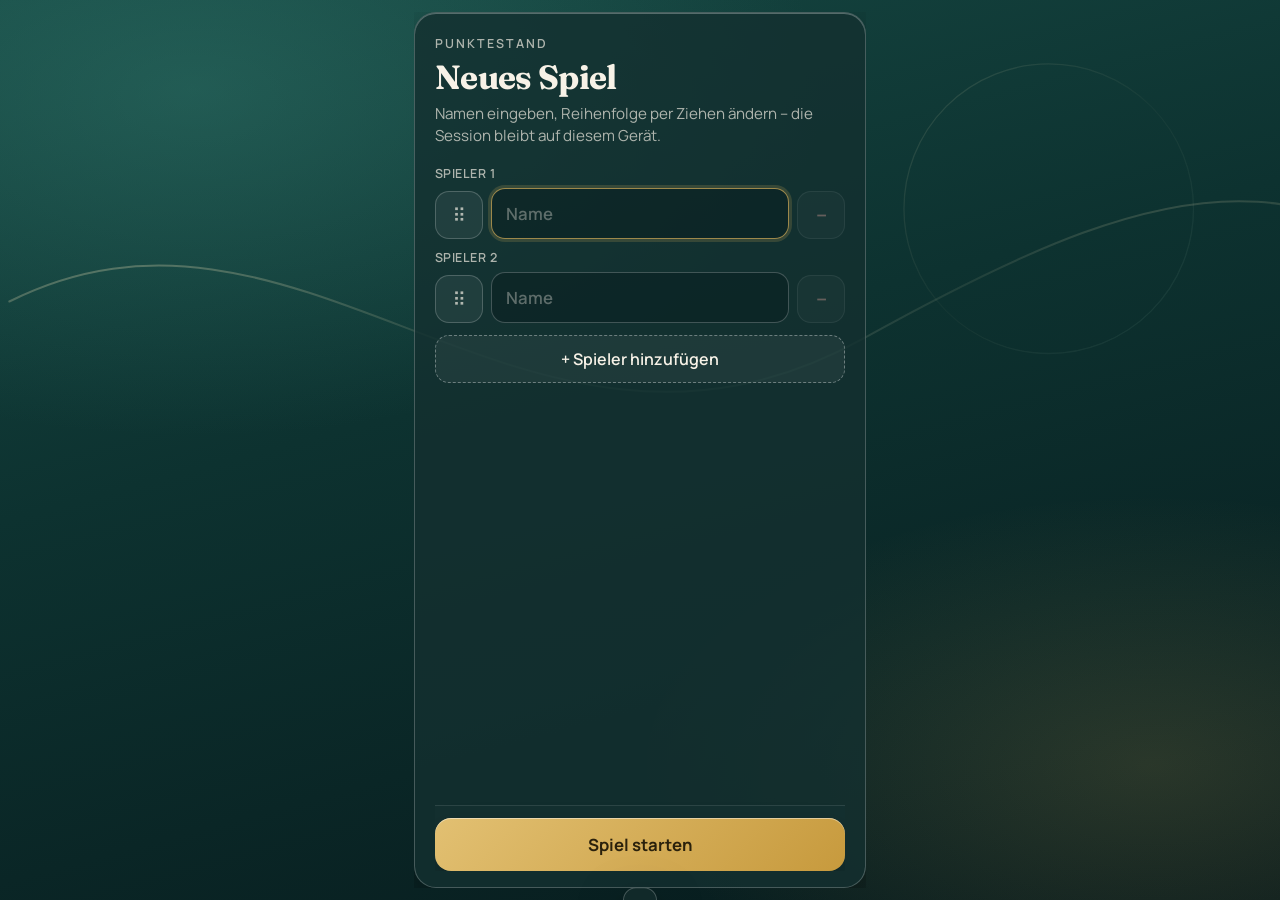
==== commit a35a813f: "Setup: Reihenfolge rotieren und per Ziehen ändern; kein Auto-Vollbild Nach „Neues Spiel“ rückt Spiel" ====
--- a/index.html
+++ b/index.html
@@ -13,7 +13,7 @@
   <link rel="preconnect" href="https://fonts.googleapis.com" />
   <link rel="preconnect" href="https://fonts.gstatic.com" crossorigin />
   <link href="https://fonts.googleapis.com/css2?family=Fraunces:opsz,wght@9..144,500;9..144,700&family=Manrope:wght@400;500;600;700&family=IBM+Plex+Mono:wght@500;600&display=swap" rel="stylesheet" />
-  <link rel="stylesheet" href="./styles.css" />
+  <link rel="stylesheet" href="./styles.css?v=setup-dnd" />
   <script src="./names.js"></script>
 </head>
 <body>
@@ -43,7 +43,7 @@
         <div class="glass setup-card">
           <p class="brand">Punktestand</p>
           <h1>Neues Spiel</h1>
-          <p class="lede">Namen eingeben – die Session bleibt auf diesem Gerät gespeichert.</p>
+          <p class="lede">Namen eingeben, Reihenfolge per Ziehen ändern – die Session bleibt auf diesem Gerät.</p>
           <form id="setup-form" class="setup-form">
             <div class="setup-scroll">
               <div class="players-list" id="players-list"></div>
@@ -70,7 +70,6 @@
               <button type="button" role="menuitem" id="menu-fullscreen">Vollbild</button>
               <button type="button" role="menuitem" id="menu-homescreen">Zu Homebildschirm hinzufügen</button>
               <button type="button" role="menuitem" id="menu-undo">Letzten Eintrag löschen</button>
-              <button type="button" role="menuitem" id="menu-penalty">−1000 für Führende</button>
               <button type="button" role="menuitem" id="menu-cancel-edit" hidden>Bearbeiten abbrechen</button>
               <button type="button" role="menuitem" class="danger" id="menu-new">Neues Spiel…</button>
             </div>
@@ -91,15 +90,19 @@
 
           <section class="glass keypad-panel" aria-label="Zifferneingabe">
             <div class="keys" id="keys">
+              <button type="button" class="key-fn key-new" data-key="new" aria-label="Neues Spiel"><span>Neues<br />Spiel</span></button>
               <button type="button" data-key="7">7</button>
               <button type="button" data-key="8">8</button>
               <button type="button" data-key="9">9</button>
+              <button type="button" class="key-fn key-tutto" data-key="tutto" aria-label="Plus Minus Tutto">±</button>
               <button type="button" data-key="4">4</button>
               <button type="button" data-key="5">5</button>
               <button type="button" data-key="6">6</button>
+              <button type="button" class="key-fn key-niete" data-key="niete" aria-label="Niete">Niete</button>
               <button type="button" data-key="1">1</button>
               <button type="button" data-key="2">2</button>
               <button type="button" data-key="3">3</button>
+              <button type="button" class="key-fn key-mark" data-key="mark" aria-label="Vormerken">+</button>
               <button type="button" class="key-del" data-key="del" aria-label="Löschen">⌫</button>
               <button type="button" data-key="0">0</button>
               <button type="button" class="key-ok" data-key="ok">OK</button>
@@ -155,8 +158,10 @@
     const MAX_PLAYERS = 8;
     const WINNING_SCORE = 6000;
     const LEADER_PENALTY = 1000;
-
-    /** @typedef {{ names: string[], scores: number[][], active: number, input: string, edit: null | { player: number, round: number }, flipView: boolean, winner: number | null, winDismissed: boolean }} Session */
+    const PENALTY_MARK = "↓";
+
+    /** @typedef {{ kind: 'round' | 'penalty', values: (number|null)[], sealed?: boolean }} ScoreRow */
+    /** @typedef {{ names: string[], rows: ScoreRow[], active: number, input: string, marked: number, hasMarked: boolean, edit: null | { row: number, player: number }, flipView: boolean, winner: number | null, winDismissed: boolean }} Session */
 
     const els = {
       viewport: document.getElementById("viewport"),
@@ -172,7 +177,6 @@
       menuFullscreen: document.getElementById("menu-fullscreen"),
       menuHomescreen: document.getElementById("menu-homescreen"),
       menuUndo: document.getElementById("menu-undo"),
-      menuPenalty: document.getElementById("menu-penalty"),
       menuCancelEdit: document.getElementById("menu-cancel-edit"),
       menuNew: document.getElementById("menu-new"),
       table: document.getElementById("score-table"),
@@ -207,6 +211,8 @@
     /** @type {string[]} */
     let setupNames = ["", ""];
     let toastTimer = 0;
+    /** @type {null | { from: number, pointerId: number }} */
+    let setupDrag = null;
 
     function setCookie(name, value, days) {
       const maxAge = days * 24 * 60 * 60;
@@ -225,6 +231,43 @@
       document.cookie = `${encodeURIComponent(name)}=; Max-Age=0; Path=/; SameSite=Lax`;
     }
 
+    function emptyValues(count) {
+      return Array.from({ length: count }, () => null);
+    }
+
+    function rowsFromLegacyScores(scores) {
+      const n = Math.max(0, ...scores.map((list) => list.length));
+      const rows = [];
+      for (let r = 0; r < n; r++) {
+        const values = scores.map((list) => (r < list.length ? Number(list[r]) : null));
+        const present = values.filter((value) => value != null);
+        const kind = present.length > 0 && present.every((value) => value < 0) ? "penalty" : "round";
+        rows.push({ kind, values });
+      }
+      return rows;
+    }
+
+    function normalizeRows(rows, playerCount) {
+      if (!Array.isArray(rows)) return [];
+      return rows
+        .map((row) => {
+          if (!row || (row.kind !== "round" && row.kind !== "penalty") || !Array.isArray(row.values)) {
+            return null;
+          }
+          const values = emptyValues(playerCount).map((_, i) => {
+            if (i >= row.values.length || row.values[i] == null || row.values[i] === "") return null;
+            const n = Number(row.values[i]);
+            return Number.isFinite(n) ? n : null;
+          });
+          if (values.every((value) => value == null)) return null;
+          /** @type {ScoreRow} */
+          const normalized = { kind: row.kind, values };
+          if (row.sealed) normalized.sealed = true;
+          return normalized;
+        })
+        .filter(Boolean);
+    }
+
     function saveSession() {
       if (!session) {
         deleteCookie(COOKIE_NAME);
@@ -234,7 +277,7 @@
         COOKIE_NAME,
         JSON.stringify({
           names: session.names,
-          scores: session.scores,
+          rows: session.rows,
           active: session.active,
           flipView: Boolean(session.flipView),
           winner: Number.isInteger(session.winner) ? session.winner : null,
@@ -251,22 +294,29 @@
         const data = JSON.parse(raw);
         if (
           !Array.isArray(data.names) ||
-          !Array.isArray(data.scores) ||
           data.names.length < MIN_PLAYERS ||
-          data.names.length > MAX_PLAYERS ||
-          data.names.length !== data.scores.length
+          data.names.length > MAX_PLAYERS
         ) {
           return null;
         }
+        const playerCount = data.names.length;
+        let rows = normalizeRows(data.rows, playerCount);
+        if (!rows.length && Array.isArray(data.scores) && data.scores.length === playerCount) {
+          rows = rowsFromLegacyScores(
+            data.scores.map((list) => (Array.isArray(list) ? list.map(Number) : []))
+          );
+        }
         const winner =
-          Number.isInteger(data.winner) && data.winner >= 0 && data.winner < data.names.length
+          Number.isInteger(data.winner) && data.winner >= 0 && data.winner < playerCount
             ? data.winner
             : null;
         return {
           names: data.names.map(String),
-          scores: data.scores.map((list) => (Array.isArray(list) ? list.map(Number) : [])),
-          active: Number.isInteger(data.active) ? Math.min(data.active, data.names.length - 1) : 0,
+          rows,
+          active: Number.isInteger(data.active) ? Math.min(Math.max(0, data.active), playerCount - 1) : 0,
           input: "",
+          marked: 0,
+          hasMarked: false,
           edit: null,
           flipView: Boolean(data.flipView),
           winner,
@@ -278,7 +328,12 @@
     }
 
     function playerTotal(player) {
-      return session.scores[player].reduce((a, b) => a + b, 0);
+      let sum = 0;
+      for (const row of session.rows) {
+        const value = row.values[player];
+        if (value != null) sum += value;
+      }
+      return sum;
     }
 
     function findWinner(preferPlayer) {
@@ -322,6 +377,11 @@
       toastTimer = setTimeout(() => els.toast.classList.remove("show"), 2200);
     }
 
+    function hideToast() {
+      clearTimeout(toastTimer);
+      els.toast.classList.remove("show");
+    }
+
     function showScreen(name) {
       els.setup.classList.toggle("active", name === "setup");
       els.play.classList.toggle("active", name === "play");
@@ -341,7 +401,7 @@
     }
 
     function totals() {
-      return session.scores.map((list) => list.reduce((a, b) => a + b, 0));
+      return session.names.map((_, player) => playerTotal(player));
     }
 
     function formatScore(value) {
@@ -351,18 +411,53 @@
       return String(n);
     }
 
-    function leadingPlayerIndexes() {
+    function penaltyTargets() {
       const sums = totals();
       const best = Math.max(...sums);
-      const leaders = [];
+      const targets = [];
       for (let i = 0; i < sums.length; i++) {
-        if (sums[i] === best) leaders.push(i);
-      }
-      return leaders;
-    }
-
-    function maxRounds() {
-      return Math.max(0, ...session.scores.map((list) => list.length));
+        if (i === session.active) continue;
+        if (sums[i] === best) targets.push(i);
+      }
+      return targets;
+    }
+
+    function roundLabelNumber(rowIndex) {
+      let n = 0;
+      for (let i = 0; i <= rowIndex; i++) {
+        if (session.rows[i] && session.rows[i].kind === "round") n += 1;
+      }
+      return n;
+    }
+
+    function draftTarget() {
+      if (!session || session.edit) return null;
+      for (let i = 0; i < session.rows.length; i++) {
+        const row = session.rows[i];
+        if (row.kind === "round" && !row.sealed && row.values[session.active] == null) {
+          return { rowIndex: i, virtual: false };
+        }
+      }
+      return { rowIndex: session.rows.length, virtual: true };
+    }
+
+    function clearMarked() {
+      if (!session) return;
+      session.marked = 0;
+      session.hasMarked = false;
+    }
+
+    function inputDisplay() {
+      if (!session) return "·";
+      if (session.hasMarked) {
+        if (session.input === "" || session.input === "-") return `${session.marked}+`;
+        return `${session.marked}+${session.input}`;
+      }
+      return session.input === "" ? "·" : session.input;
+    }
+
+    function isTuttoStyleRow(row) {
+      return Boolean(row && row.kind === "round" && (row.sealed || row.values.some((value) => value != null && value < 0)));
     }
 
     function renderSetupFields() {
@@ -371,6 +466,7 @@
           const canRemove = setupNames.length > MIN_PLAYERS;
           return `<div class="field" data-index="${i}">
             <label for="name-${i}">Spieler ${i + 1}</label>
+            <button type="button" class="btn-drag" data-drag="${i}" aria-label="Spieler ${i + 1} verschieben" title="Ziehen zum Sortieren">⠿</button>
             <input id="name-${i}" name="name${i}" maxlength="24" autocomplete="nickname"
               value="${escapeHtml(name)}" placeholder="Name" />
             <button class="btn-icon danger" type="button" data-remove="${i}"
@@ -379,6 +475,10 @@
         })
         .join("");
       els.btnAddPlayer.disabled = setupNames.length >= MAX_PLAYERS;
+      if (setupDrag) {
+        const field = els.playersList.querySelector(`.field[data-index="${setupDrag.from}"]`);
+        if (field) field.classList.add("dragging");
+      }
     }
 
     function syncSetupNamesFromDom() {
@@ -386,45 +486,73 @@
       setupNames = Array.from(inputs).map((input) => input.value);
     }
 
-    function draftRoundIndex() {
-      if (!session || session.edit) return null;
-      return session.scores[session.active].length;
-    }
-
-    function cellDisplay(player, round) {
-      if (session.edit && session.edit.player === player && session.edit.round === round) {
+    function rotateNames(names) {
+      if (!Array.isArray(names) || names.length < 2) return (names || []).slice();
+      return names.slice(1).concat(names[0]);
+    }
+
+    function setupIndexFromY(clientY) {
+      const fields = Array.from(els.playersList.querySelectorAll(".field"));
+      if (!fields.length) return 0;
+      for (let i = 0; i < fields.length; i++) {
+        const rect = fields[i].getBoundingClientRect();
+        if (clientY < rect.top + rect.height / 2) return i;
+      }
+      return fields.length - 1;
+    }
+
+    function endSetupDrag() {
+      if (!setupDrag) return;
+      setupDrag = null;
+      els.playersList.querySelectorAll(".field.dragging").forEach((el) => el.classList.remove("dragging"));
+      els.playersList.classList.remove("is-dragging");
+    }
+
+    function cellDisplay(rowIndex, player, row) {
+      if (session.edit && session.edit.player === player && session.edit.row === rowIndex) {
+        const display = inputDisplay();
         return {
-          value: session.input === "" ? "·" : session.input,
+          value: display,
           editing: true,
-          empty: session.input === "",
+          empty: display === "·",
           interactive: true,
+          negative: false,
         };
       }
-      const draft = draftRoundIndex();
-      if (draft !== null && player === session.active && round === draft) {
+      const draft = draftTarget();
+      if (
+        draft &&
+        !draft.virtual &&
+        draft.rowIndex === rowIndex &&
+        player === session.active &&
+        row.kind === "round"
+      ) {
+        const display = inputDisplay();
         return {
-          value: session.input === "" ? "·" : session.input,
+          value: display,
           editing: true,
-          empty: session.input === "",
+          empty: display === "·",
           interactive: false,
+          negative: false,
         };
       }
-      if (round < session.scores[player].length) {
+      const raw = row.values[player];
+      if (raw != null) {
         return {
-          value: formatScore(session.scores[player][round]),
+          value: formatScore(raw),
           editing: false,
           empty: false,
           interactive: true,
+          negative: raw < 0,
         };
       }
-      return { value: "–", editing: false, empty: true, interactive: false };
+      return { value: "–", editing: false, empty: true, interactive: false, negative: false };
     }
 
     function renderTable() {
       const highlight = facingPlayer();
       const playerCount = session.names.length;
-      const draft = draftRoundIndex();
-      const n = Math.max(maxRounds(), draft !== null ? draft + 1 : 0, 1);
+      const draft = draftTarget();
 
       els.thead.innerHTML = `<tr>
         <th class="round">Rd.</th>
@@ -436,34 +564,54 @@
           .join("")}
       </tr>`;
 
-      const rows = [];
-      for (let r = 0; r < n; r++) {
+      const htmlRows = [];
+      for (let r = 0; r < session.rows.length; r++) {
+        const row = session.rows[r];
+        const penalty = row.kind === "penalty";
         const cells = [];
         for (let p = 0; p < playerCount; p++) {
-          const cell = cellDisplay(p, r);
-          const negative =
-            !cell.empty &&
-            !cell.editing &&
-            r < session.scores[p].length &&
-            session.scores[p][r] < 0;
+          const cell = cellDisplay(r, p, row);
           const classes = [
             "score-cell",
             cell.empty ? "empty" : "",
             cell.editing ? "editing" : "",
-            negative ? "negative" : "",
+            cell.negative || (penalty && !cell.empty) ? "negative" : "",
           ]
             .filter(Boolean)
             .join(" ");
           const attrs = cell.interactive
-            ? ` data-player="${p}" data-round="${r}"`
+            ? ` data-player="${p}" data-row="${r}"`
             : cell.editing
-              ? ` data-draft="1" data-player="${p}" data-round="${r}"`
+              ? ` data-draft="1" data-player="${p}" data-row="${r}"`
               : "";
           cells.push(`<td class="${classes}"${attrs}>${escapeHtml(cell.value)}</td>`);
         }
-        rows.push(`<tr><td class="round">${r + 1}</td>${cells.join("")}</tr>`);
-      }
-      els.tbody.innerHTML = rows.join("");
+        const label = penalty
+          ? `<td class="round penalty-mark" title="Punktabzug">${PENALTY_MARK}</td>`
+          : `<td class="round">${roundLabelNumber(r)}</td>`;
+        htmlRows.push(
+          `<tr class="${penalty ? "penalty-row" : "round-row"}">${label}${cells.join("")}</tr>`
+        );
+      }
+
+      if (draft && draft.virtual) {
+        const cells = [];
+        for (let p = 0; p < playerCount; p++) {
+          if (p === session.active) {
+            const display = inputDisplay();
+            const empty = display === "·";
+            cells.push(
+              `<td class="score-cell editing${empty ? " empty" : ""}" data-draft="1" data-player="${p}" data-row="${draft.rowIndex}">${escapeHtml(display)}</td>`
+            );
+          } else {
+            cells.push(`<td class="score-cell empty">–</td>`);
+          }
+        }
+        const roundNo = session.rows.filter((row) => row.kind === "round").length + 1;
+        htmlRows.push(`<tr class="round-row"><td class="round">${roundNo}</td>${cells.join("")}</tr>`);
+      }
+
+      els.tbody.innerHTML = htmlRows.join("");
 
       const sums = totals();
       els.tfoot.innerHTML = `<tr>
@@ -515,8 +663,9 @@
         renderTable();
         return;
       }
-      const empty = session.input === "";
-      cell.textContent = empty ? "·" : session.input;
+      const display = inputDisplay();
+      const empty = display === "·";
+      cell.textContent = display;
       cell.classList.toggle("empty", empty);
     }
 
@@ -529,7 +678,6 @@
         : "Tippe auf einen Wert, um ihn zu korrigieren.";
       els.menuCancelEdit.hidden = !editing;
       els.menuUndo.hidden = editing;
-      els.menuPenalty.hidden = editing;
       applyViewportFlip();
       syncWinOverlay();
     }
@@ -701,9 +849,11 @@
       const resolved = resolvePlayerNames(names);
       session = {
         names: resolved,
-        scores: Array.from({ length: resolved.length }, () => []),
+        rows: [],
         active: 0,
         input: "",
+        marked: 0,
+        hasMarked: false,
         edit: null,
         flipView: false,
         winner: null,
@@ -759,24 +909,27 @@
 
     function commitOk() {
       if (!session) return;
-      if (session.input === "" || session.input === "-") {
-        showToast("Bitte Punkte eingeben");
-        return;
-      }
-      const value = Number(session.input);
-      if (!Number.isFinite(value)) {
-        showToast("Ungültige Zahl");
-        return;
-      }
-
+
+      let value;
       if (session.edit) {
-        const { player, round } = session.edit;
-        if (round >= session.scores[player].length) return;
+        if (session.input === "" || session.input === "-") {
+          showToast("Bitte Punkte eingeben");
+          return;
+        }
+        value = Number(session.input);
+        if (!Number.isFinite(value)) {
+          showToast("Ungültige Zahl");
+          return;
+        }
+        const { player, row } = session.edit;
+        if (row < 0 || row >= session.rows.length) return;
+        if (session.rows[row].values[player] == null) return;
         const before = playerTotal(player);
-        session.scores[player][round] = value;
+        session.rows[row].values[player] = value;
         const after = playerTotal(player);
         session.edit = null;
         session.input = "";
+        clearMarked();
         applyWinner(player, before < WINNING_SCORE && after >= WINNING_SCORE);
         saveSession();
         renderAll();
@@ -786,21 +939,94 @@
         return;
       }
 
+      if (session.hasMarked) {
+        const inputPart =
+          session.input === "" || session.input === "-" ? 0 : Number(session.input);
+        if (!Number.isFinite(inputPart)) {
+          showToast("Ungültige Zahl");
+          return;
+        }
+        value = session.marked + inputPart;
+      } else {
+        if (session.input === "" || session.input === "-") {
+          showToast("Bitte Punkte eingeben");
+          return;
+        }
+        value = Number(session.input);
+        if (!Number.isFinite(value)) {
+          showToast("Ungültige Zahl");
+          return;
+        }
+      }
+
       const scorer = session.active;
-      session.scores[scorer].push(value);
+      const target = draftTarget();
+      if (!target) return;
+      if (target.virtual) {
+        const values = emptyValues(session.names.length);
+        values[scorer] = value;
+        session.rows.push({ kind: "round", values });
+      } else {
+        session.rows[target.rowIndex].values[scorer] = value;
+      }
       const reached = playerTotal(scorer) >= WINNING_SCORE;
       applyWinner(scorer, reached);
       session.active = (session.active + 1) % session.names.length;
       session.input = "";
+      clearMarked();
       saveSession();
       renderAll();
     }
 
-    function beginEdit(player, round) {
+    function markAdd() {
       if (!session) return;
-      if (round >= session.scores[player].length) return;
-      session.edit = { player, round };
-      session.input = String(session.scores[player][round]);
+      if (session.edit) {
+        showToast("Vormerken nur beim aktuellen Zug");
+        return;
+      }
+      if (session.input === "" || session.input === "-") {
+        showToast("Bitte Punkte eingeben");
+        return;
+      }
+      const value = Number(session.input);
+      if (!Number.isFinite(value)) {
+        showToast("Ungültige Zahl");
+        return;
+      }
+      if (value < 0) {
+        showToast("Ungültige Zahl");
+        return;
+      }
+      if (value === 0) {
+        session.marked = 0;
+        session.hasMarked = true;
+      } else {
+        session.marked += value;
+        session.hasMarked = true;
+      }
+      session.input = "";
+      updateEditingCell();
+    }
+
+    function commitNiete() {
+      if (!session) return;
+      if (session.edit) {
+        showToast("Niete nur beim aktuellen Zug");
+        return;
+      }
+      clearMarked();
+      session.input = "0";
+      commitOk();
+    }
+
+    function beginEdit(player, row) {
+      if (!session) return;
+      if (row < 0 || row >= session.rows.length) return;
+      const value = session.rows[row].values[player];
+      if (value == null) return;
+      session.edit = { player, row };
+      session.input = String(value);
+      clearMarked();
       closeMenu();
       renderAll();
     }
@@ -808,6 +1034,7 @@
     function cancelEdit() {
       session.edit = null;
       session.input = "";
+      clearMarked();
       closeMenu();
       renderAll();
     }
@@ -815,43 +1042,88 @@
     function undoLast() {
       closeMenu();
       if (!session || session.edit) return;
+      if (!session.rows.length) {
+        showToast("Nichts zum Löschen");
+        return;
+      }
+
+      const last = session.rows[session.rows.length - 1];
+      if (last.kind === "penalty") {
+        session.rows.pop();
+        session.input = "";
+        clearMarked();
+        applyWinner(null, false);
+        saveSession();
+        renderAll();
+        showToast("Abzug gelöscht");
+        return;
+      }
+
+      if (isTuttoStyleRow(last)) {
+        const scorer = last.values.findIndex((value) => value != null && value > 0);
+        session.rows.pop();
+        if (scorer >= 0) session.active = scorer;
+        else {
+          const count = session.names.length;
+          session.active = (session.active - 1 + count) % count;
+        }
+        session.input = "";
+        clearMarked();
+        applyWinner(null, false);
+        saveSession();
+        renderAll();
+        showToast("Tutto-Zug gelöscht");
+        return;
+      }
+
       const count = session.names.length;
       const prev = (session.active - 1 + count) % count;
-      if (session.scores[prev].length === 0) {
-        showToast("Nichts zum Löschen");
-        return;
-      }
-      session.scores[prev].pop();
-      session.active = prev;
+      for (let i = session.rows.length - 1; i >= 0; i--) {
+        const row = session.rows[i];
+        if (row.kind !== "round" || row.sealed || row.values[prev] == null) continue;
+        row.values[prev] = null;
+        if (row.values.every((value) => value == null)) session.rows.splice(i, 1);
+        session.active = prev;
+        session.input = "";
+        clearMarked();
+        applyWinner(null, false);
+        saveSession();
+        renderAll();
+        showToast("Letzter Eintrag gelöscht");
+        return;
+      }
+      showToast("Nichts zum Löschen");
+    }
+
+    function tuttoLeaderSwap() {
+      if (!session || session.edit) return;
+      const targets = penaltyTargets();
+      const values = emptyValues(session.names.length);
+      const scorer = session.active;
+      values[scorer] = LEADER_PENALTY;
+      const applied = [];
+      for (const index of targets) {
+        const amount = Math.min(LEADER_PENALTY, Math.max(0, playerTotal(index)));
+        if (amount > 0) {
+          values[index] = -amount;
+          applied.push({ index, amount });
+        }
+      }
+      session.rows.push({ kind: "round", values, sealed: true });
+      const reached = playerTotal(scorer) >= WINNING_SCORE;
+      applyWinner(scorer, reached);
+      session.active = (session.active + 1) % session.names.length;
       session.input = "";
-      applyWinner(null, false);
+      clearMarked();
       saveSession();
       renderAll();
-      showToast("Letzter Eintrag gelöscht");
-    }
-
-    function penalizeLeaders() {
-      closeMenu();
-      if (!session || session.edit) return;
-      const leaders = leadingPlayerIndexes();
-      const amounts = leaders.map((index) => {
-        const total = playerTotal(index);
-        return Math.min(LEADER_PENALTY, Math.max(0, total));
-      });
-      if (amounts.every((amount) => amount === 0)) {
-        showToast("Keine Punkte zum Abziehen");
-        return;
-      }
-      leaders.forEach((index, i) => {
-        if (amounts[i] > 0) session.scores[index].push(-amounts[i]);
-      });
-      session.input = "";
-      applyWinner(null, false);
-      saveSession();
-      renderAll();
-      const names = leaders.map((i) => session.names[i]).join(", ");
-      const amount = amounts.find((value) => value > 0) || 0;
-      showToast(`${names}: −${amount}`);
+      const name = session.names[scorer];
+      if (applied.length) {
+        const amount = applied[0].amount;
+        showToast(`${name}: +${LEADER_PENALTY} · Andere: −${amount}`);
+      } else {
+        showToast(`${name}: +${LEADER_PENALTY}`);
+      }
     }
 
     function resetToSetup() {
@@ -861,7 +1133,8 @@
           : ["", ""];
       session = null;
       saveSession();
-      setupNames = previousNames;
+      setupNames = rotateNames(previousNames);
+      endSetupDrag();
       renderSetupFields();
       showScreen("setup");
       els.viewport.classList.remove("flipped");
@@ -869,6 +1142,7 @@
       els.overlay.classList.remove("open");
       els.winOverlay.classList.remove("open");
       stopConfetti();
+      hideToast();
       closeMenu();
       const first = document.getElementById("name-0");
       if (first) first.focus();
@@ -894,6 +1168,47 @@
       renderSetupFields();
     });
 
+    els.playersList.addEventListener(
+      "pointerdown",
+      (event) => {
+        const handle = event.target.closest("[data-drag]");
+        if (!handle) return;
+        event.preventDefault();
+        syncSetupNamesFromDom();
+        const from = Number(handle.dataset.drag);
+        if (!Number.isInteger(from)) return;
+        setupDrag = { from, pointerId: event.pointerId };
+        els.playersList.classList.add("is-dragging");
+        handle.closest(".field")?.classList.add("dragging");
+        try {
+          els.playersList.setPointerCapture(event.pointerId);
+        } catch {
+          /* ignore */
+        }
+      },
+      { passive: false }
+    );
+
+    els.playersList.addEventListener("pointermove", (event) => {
+      if (!setupDrag || event.pointerId !== setupDrag.pointerId) return;
+      const to = setupIndexFromY(event.clientY);
+      if (to === setupDrag.from) return;
+      const [name] = setupNames.splice(setupDrag.from, 1);
+      setupNames.splice(to, 0, name);
+      setupDrag.from = to;
+      renderSetupFields();
+    });
+
+    els.playersList.addEventListener("pointerup", (event) => {
+      if (!setupDrag || event.pointerId !== setupDrag.pointerId) return;
+      endSetupDrag();
+    });
+
+    els.playersList.addEventListener("pointercancel", (event) => {
+      if (!setupDrag || event.pointerId !== setupDrag.pointerId) return;
+      endSetupDrag();
+    });
+
     els.form.addEventListener("submit", (event) => {
       event.preventDefault();
       syncSetupNamesFromDom();
@@ -908,6 +1223,10 @@
       if (!session) return;
       if (key === "ok") commitOk();
       else if (key === "del") deleteDigit();
+      else if (key === "new") askNewGame();
+      else if (key === "tutto") tuttoLeaderSwap();
+      else if (key === "niete") commitNiete();
+      else if (key === "mark") markAdd();
       else appendDigit(key);
     }
 
@@ -940,9 +1259,9 @@
       const cell = event.target.closest("td.score-cell[data-player]");
       if (!cell || !session || cell.dataset.draft === "1") return;
       const player = Number(cell.dataset.player);
-      const round = Number(cell.dataset.round);
-      if (round >= session.scores[player].length) return;
-      beginEdit(player, round);
+      const row = Number(cell.dataset.row);
+      if (!Number.isInteger(player) || !Number.isInteger(row)) return;
+      beginEdit(player, row);
     });
 
     els.menuBtn.addEventListener("click", (event) => {
@@ -1051,7 +1370,6 @@
     els.menuFullscreen.addEventListener("click", toggleFullscreen);
     els.menuHomescreen.addEventListener("click", addToHomescreen);
     els.menuUndo.addEventListener("click", undoLast);
-    els.menuPenalty.addEventListener("click", penalizeLeaders);
     els.menuCancelEdit.addEventListener("click", cancelEdit);
     els.menuNew.addEventListener("click", askNewGame);
     els.confirmCancel.addEventListener("click", () => els.overlay.classList.remove("open"));
@@ -1073,15 +1391,6 @@
     // Pinch-Zoom (iOS Safari) unterbinden; Doppel-Tap via touch-action/viewport
     document.addEventListener("gesturestart", (event) => event.preventDefault());
 
-    // Beim Spielstart Vollbild anfordern
-    els.form.addEventListener(
-      "submit",
-      () => {
-        enterFullscreen();
-      },
-      { capture: true }
-    );
-
     updateFullscreenMenuLabel();
     resumeOrSetup();
   </script>
--- a/styles.css
+++ b/styles.css
@@ -198,12 +198,23 @@
 }
 
 .players-list { display: grid; gap: 10px; }
+.players-list.is-dragging { touch-action: none; user-select: none; }
 
 .field {
   display: grid;
-  grid-template-columns: 1fr auto;
+  grid-template-columns: auto 1fr auto;
   gap: 8px;
   align-items: end;
+  transition: opacity 0.12s ease, transform 0.12s ease;
+}
+
+.field.dragging {
+  opacity: 0.72;
+  transform: scale(1.02);
+  box-shadow: 0 8px 20px rgba(0, 0, 0, 0.28);
+  border-radius: 16px;
+  background: rgba(217, 177, 90, 0.12);
+  z-index: 2;
 }
 
 .field label {
@@ -216,6 +227,24 @@
   color: var(--ink-soft);
   margin-bottom: -2px;
 }
+
+.btn-drag {
+  width: 48px;
+  height: 48px;
+  border: 1px solid rgba(255, 255, 255, 0.2);
+  border-radius: 14px;
+  background: rgba(255, 255, 255, 0.06);
+  color: var(--ink-soft);
+  font: inherit;
+  font-size: 1.15rem;
+  line-height: 1;
+  cursor: grab;
+  touch-action: none;
+  -webkit-user-select: none;
+  user-select: none;
+}
+
+.btn-drag:active { cursor: grabbing; background: rgba(217, 177, 90, 0.2); color: #f0e2b8; }
 
 .field input {
   width: 100%;
@@ -387,7 +416,6 @@
 
 .menu button:active { background: rgba(255, 255, 255, 0.08); }
 .menu button.danger { color: #ffb4ae; }
-.menu button#menu-penalty { color: #ffd08a; }
 
 .scores td.score-cell.negative,
 .scores tfoot td.negative {
@@ -468,6 +496,20 @@
 }
 
 .scores th.round { z-index: 3; }
+
+.scores tr.penalty-row td {
+  background: rgba(217, 177, 90, 0.08);
+}
+
+.scores tr.penalty-row td.round {
+  background: rgba(24, 40, 36, 0.96);
+}
+
+.scores td.round.penalty-mark {
+  color: #ffd08a;
+  font-size: 1.05rem;
+  font-weight: 700;
+}
 
 .scores td.score-cell {
   font-family: "IBM Plex Mono", ui-monospace, monospace;
@@ -523,10 +565,28 @@
   flex: 1;
   min-height: 0;
   display: grid;
-  grid-template-columns: repeat(3, 1fr);
-  grid-template-rows: repeat(4, 1fr);
+  grid-template-columns: repeat(4, minmax(0, 1fr));
+  grid-template-rows: repeat(4, minmax(0, 1fr));
   gap: 8px;
 }
+
+/* Linke Spalte = Funktionen, rechts 3×4 Ziffernblock */
+.keys > [data-key="new"]   { grid-column: 1; grid-row: 1; }
+.keys > [data-key="tutto"] { grid-column: 1; grid-row: 2; }
+.keys > [data-key="niete"] { grid-column: 1; grid-row: 3; }
+.keys > [data-key="mark"]  { grid-column: 1; grid-row: 4; }
+.keys > [data-key="7"] { grid-column: 2; grid-row: 1; }
+.keys > [data-key="8"] { grid-column: 3; grid-row: 1; }
+.keys > [data-key="9"] { grid-column: 4; grid-row: 1; }
+.keys > [data-key="4"] { grid-column: 2; grid-row: 2; }
+.keys > [data-key="5"] { grid-column: 3; grid-row: 2; }
+.keys > [data-key="6"] { grid-column: 4; grid-row: 2; }
+.keys > [data-key="1"] { grid-column: 2; grid-row: 3; }
+.keys > [data-key="2"] { grid-column: 3; grid-row: 3; }
+.keys > [data-key="3"] { grid-column: 4; grid-row: 3; }
+.keys > [data-key="del"] { grid-column: 2; grid-row: 4; }
+.keys > [data-key="0"] { grid-column: 3; grid-row: 4; }
+.keys > [data-key="ok"] { grid-column: 4; grid-row: 4; }
 
 .keys button {
   border: 1px solid rgba(255, 255, 255, 0.16);
@@ -538,6 +598,7 @@
   font-weight: 600;
   cursor: pointer;
   min-height: 0;
+  min-width: 0;
   box-shadow: inset 0 1px 0 rgba(255, 255, 255, 0.22);
   -webkit-user-select: none;
   user-select: none;
@@ -563,6 +624,37 @@
 .keys .key-del {
   background: rgba(255, 255, 255, 0.04);
   font-size: 1.15rem;
+}
+
+.keys .key-fn {
+  background: rgba(255, 255, 255, 0.05);
+  font-family: "Manrope", system-ui, sans-serif;
+  font-size: 0.95rem;
+  font-weight: 700;
+  letter-spacing: 0.02em;
+  line-height: 1.15;
+  color: #f0e2b8;
+}
+
+.keys .key-fn span {
+  display: block;
+  font-size: 0.78rem;
+  line-height: 1.2;
+}
+
+.keys .key-tutto {
+  font-size: 1.35rem;
+  color: #ffd08a;
+}
+
+.keys .key-mark {
+  font-family: "IBM Plex Mono", ui-monospace, monospace;
+  font-size: 1.45rem;
+  color: #8fd0c2;
+}
+
+.keys .key-niete {
+  font-size: 0.85rem;
 }
 
 .toast {
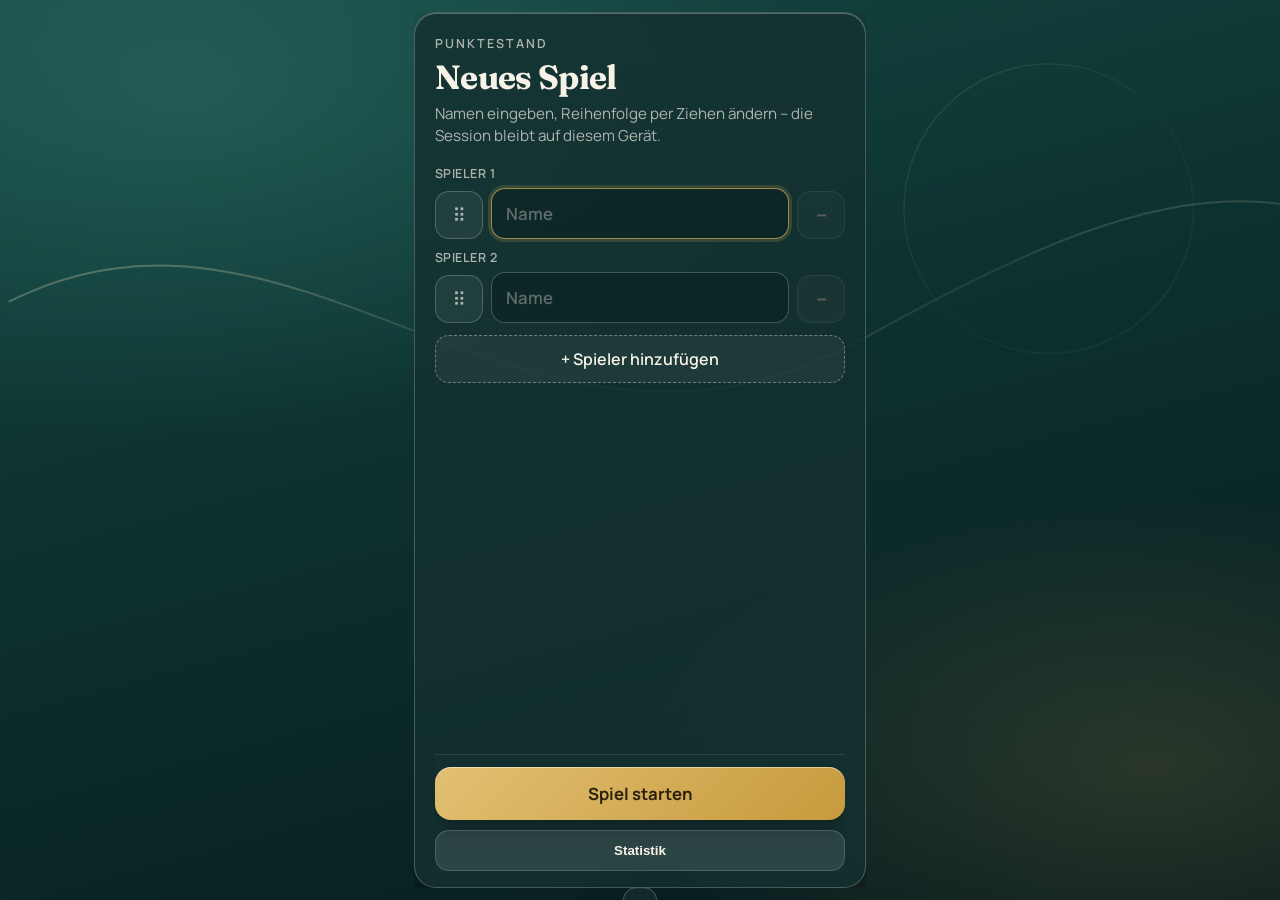
==== commit d6d1ea88: "Statistik und Spielverläufe lokal in IndexedDB speichern Bei „Neues Spiel“ wird jede gespielte Parti" ====
--- a/index.html
+++ b/index.html
@@ -13,7 +13,7 @@
   <link rel="preconnect" href="https://fonts.googleapis.com" />
   <link rel="preconnect" href="https://fonts.gstatic.com" crossorigin />
   <link href="https://fonts.googleapis.com/css2?family=Fraunces:opsz,wght@9..144,500;9..144,700&family=Manrope:wght@400;500;600;700&family=IBM+Plex+Mono:wght@500;600&display=swap" rel="stylesheet" />
-  <link rel="stylesheet" href="./styles.css?v=setup-dnd" />
+  <link rel="stylesheet" href="./styles.css?v=stats-idb" />
   <script src="./names.js"></script>
 </head>
 <body>
@@ -51,6 +51,7 @@
             </div>
             <div class="setup-actions">
               <button class="btn-primary" type="submit">Spiel starten</button>
+              <button class="btn-ghost" type="button" id="btn-stats-setup">Statistik</button>
             </div>
           </form>
         </div>
@@ -70,6 +71,7 @@
               <button type="button" role="menuitem" id="menu-fullscreen">Vollbild</button>
               <button type="button" role="menuitem" id="menu-homescreen">Zu Homebildschirm hinzufügen</button>
               <button type="button" role="menuitem" id="menu-undo">Letzten Eintrag löschen</button>
+              <button type="button" role="menuitem" id="menu-stats">Statistik</button>
               <button type="button" role="menuitem" id="menu-cancel-edit" hidden>Bearbeiten abbrechen</button>
               <button type="button" role="menuitem" class="danger" id="menu-new">Neues Spiel…</button>
             </div>
@@ -118,10 +120,27 @@
   <div class="overlay" id="confirm-overlay" role="dialog" aria-modal="true" aria-labelledby="confirm-title">
     <div class="glass dialog">
       <h2 id="confirm-title">Neues Spiel?</h2>
-      <p>Die aktuelle Session auf diesem Gerät wird gelöscht.</p>
+      <p>Die aktuelle Session wird beendet. Gespielte Partien bleiben in der Statistik auf diesem Gerät.</p>
       <div class="dialog-actions">
         <button type="button" class="btn-ghost" id="confirm-cancel">Abbrechen</button>
-        <button type="button" class="btn-danger" id="confirm-ok">Löschen</button>
+        <button type="button" class="btn-danger" id="confirm-ok">Neues Spiel</button>
+      </div>
+    </div>
+  </div>
+
+  <div class="overlay" id="stats-overlay" role="dialog" aria-modal="true" aria-labelledby="stats-title">
+    <div class="glass dialog dialog-stats">
+      <h2 id="stats-title">Statistik</h2>
+      <p class="stats-lede">Lokal im Browser (IndexedDB) – nur auf diesem Gerät.</p>
+      <div class="stats-tabs" role="tablist">
+        <button type="button" class="stats-tab active" id="stats-tab-players" role="tab" aria-selected="true">Spieler</button>
+        <button type="button" class="stats-tab" id="stats-tab-games" role="tab" aria-selected="false">Verlauf</button>
+      </div>
+      <div class="stats-scroll" id="stats-panel-players" role="tabpanel"></div>
+      <div class="stats-scroll" id="stats-panel-games" role="tabpanel" hidden></div>
+      <div class="dialog-actions stats-actions">
+        <button type="button" class="btn-ghost" id="stats-clear">Alles löschen</button>
+        <button type="button" class="btn-primary" id="stats-close">Schließen</button>
       </div>
     </div>
   </div>
@@ -154,14 +173,19 @@
   <script>
     const COOKIE_NAME = "punktestand_session";
     const COOKIE_DAYS = 30;
+    const IDB_NAME = "punktestand_db";
+    const IDB_VERSION = 1;
     const MIN_PLAYERS = 2;
     const MAX_PLAYERS = 8;
     const WINNING_SCORE = 6000;
     const LEADER_PENALTY = 1000;
     const PENALTY_MARK = "↓";
+    const STATS_GAMES_LIMIT = 200;
 
     /** @typedef {{ kind: 'round' | 'penalty', values: (number|null)[], sealed?: boolean }} ScoreRow */
-    /** @typedef {{ names: string[], rows: ScoreRow[], active: number, input: string, marked: number, hasMarked: boolean, edit: null | { row: number, player: number }, flipView: boolean, winner: number | null, winDismissed: boolean }} Session */
+    /** @typedef {{ names: string[], rows: ScoreRow[], active: number, input: string, marked: number, hasMarked: boolean, edit: null | { row: number, player: number }, flipView: boolean, winner: number | null, winDismissed: boolean, statsArchived?: boolean }} Session */
+    /** @typedef {{ key: string, displayName: string, wins: number, losses: number, games: number, totalPoints: number, bestScore: number|null, worstScore: number|null, lastPlayedAt: number }} PlayerStat */
+    /** @typedef {{ id: string, endedAt: number, names: string[], winnerIndex: number|null, winnerName: string|null, scores: number[], rows: ScoreRow[], winningScore: number }} ArchivedGame */
 
     const els = {
       viewport: document.getElementById("viewport"),
@@ -177,8 +201,10 @@
       menuFullscreen: document.getElementById("menu-fullscreen"),
       menuHomescreen: document.getElementById("menu-homescreen"),
       menuUndo: document.getElementById("menu-undo"),
+      menuStats: document.getElementById("menu-stats"),
       menuCancelEdit: document.getElementById("menu-cancel-edit"),
       menuNew: document.getElementById("menu-new"),
+      btnStatsSetup: document.getElementById("btn-stats-setup"),
       table: document.getElementById("score-table"),
       thead: document.querySelector("#score-table thead"),
       tbody: document.querySelector("#score-table tbody"),
@@ -189,6 +215,13 @@
       overlay: document.getElementById("confirm-overlay"),
       confirmCancel: document.getElementById("confirm-cancel"),
       confirmOk: document.getElementById("confirm-ok"),
+      statsOverlay: document.getElementById("stats-overlay"),
+      statsTabPlayers: document.getElementById("stats-tab-players"),
+      statsTabGames: document.getElementById("stats-tab-games"),
+      statsPanelPlayers: document.getElementById("stats-panel-players"),
+      statsPanelGames: document.getElementById("stats-panel-games"),
+      statsClear: document.getElementById("stats-clear"),
+      statsClose: document.getElementById("stats-close"),
       homescreenOverlay: document.getElementById("homescreen-overlay"),
       homescreenText: document.getElementById("homescreen-text"),
       homescreenSteps: document.getElementById("homescreen-steps"),
@@ -200,6 +233,13 @@
       winOk: document.getElementById("win-ok"),
     };
 
+    /** @type {Promise<IDBDatabase> | null} */
+    let idbPromise = null;
+    /** @type {"players" | "games"} */
+    let statsTab = "players";
+    /** @type {string | null} */
+    let statsExpandedGameId = null;
+
     /** @type {BeforeInstallPromptEvent | null} */
     let deferredInstallPrompt = null;
     let confettiRaf = 0;
@@ -229,6 +269,196 @@
 
     function deleteCookie(name) {
       document.cookie = `${encodeURIComponent(name)}=; Max-Age=0; Path=/; SameSite=Lax`;
+    }
+
+    function idbRequest(req) {
+      return new Promise((resolve, reject) => {
+        req.onsuccess = () => resolve(req.result);
+        req.onerror = () => reject(req.error || new Error("IndexedDB-Fehler"));
+      });
+    }
+
+    function idbTransactionDone(tx) {
+      return new Promise((resolve, reject) => {
+        tx.oncomplete = () => resolve();
+        tx.onerror = () => reject(tx.error || new Error("IndexedDB-Transaktion fehlgeschlagen"));
+        tx.onabort = () => reject(tx.error || new Error("IndexedDB-Transaktion abgebrochen"));
+      });
+    }
+
+    function openStatsDb() {
+      return new Promise((resolve, reject) => {
+        if (!window.indexedDB) {
+          reject(new Error("IndexedDB nicht verfügbar"));
+          return;
+        }
+        const req = indexedDB.open(IDB_NAME, IDB_VERSION);
+        req.onupgradeneeded = () => {
+          const db = req.result;
+          if (!db.objectStoreNames.contains("games")) {
+            const games = db.createObjectStore("games", { keyPath: "id" });
+            games.createIndex("endedAt", "endedAt");
+          }
+          if (!db.objectStoreNames.contains("players")) {
+            db.createObjectStore("players", { keyPath: "key" });
+          }
+        };
+        req.onsuccess = () => resolve(req.result);
+        req.onerror = () => reject(req.error || new Error("IndexedDB konnte nicht geöffnet werden"));
+      });
+    }
+
+    function getStatsDb() {
+      if (!idbPromise) idbPromise = openStatsDb();
+      return idbPromise;
+    }
+
+    function normalizePlayerKey(name) {
+      return String(name || "")
+        .trim()
+        .toLowerCase();
+    }
+
+    function sessionHasPlay(s) {
+      if (!s || !Array.isArray(s.rows) || !s.rows.length) return false;
+      return s.rows.some((row) => row.values.some((value) => value != null));
+    }
+
+    function cloneRowsForArchive(rows) {
+      return rows.map((row) => {
+        /** @type {ScoreRow} */
+        const copy = { kind: row.kind, values: row.values.slice() };
+        if (row.sealed) copy.sealed = true;
+        return copy;
+      });
+    }
+
+    /**
+     * Speichert die aktuelle Session in IndexedDB und aktualisiert Spieler-Aggregate.
+     * Nur einmal pro Session; leere Partien werden ignoriert.
+     */
+    async function archiveCurrentSession() {
+      if (!session || session.statsArchived || !sessionHasPlay(session)) return;
+
+      const names = session.names.slice();
+      const scores = names.map((_, i) => playerTotal(i));
+      const winnerIndex =
+        Number.isInteger(session.winner) && session.winner >= 0 && session.winner < names.length
+          ? session.winner
+          : null;
+      /** @type {ArchivedGame} */
+      const game = {
+        id: `${Date.now()}-${Math.random().toString(36).slice(2, 9)}`,
+        endedAt: Date.now(),
+        names,
+        winnerIndex,
+        winnerName: winnerIndex != null ? names[winnerIndex] : null,
+        scores,
+        rows: cloneRowsForArchive(session.rows),
+        winningScore: WINNING_SCORE,
+      };
+
+      const db = await getStatsDb();
+      const readTx = db.transaction("players", "readonly");
+      const playerStore = readTx.objectStore("players");
+      const getReqs = names.map((name) => idbRequest(playerStore.get(normalizePlayerKey(name))));
+      const [existingList] = await Promise.all([Promise.all(getReqs), idbTransactionDone(readTx)]);
+
+      /** @type {PlayerStat[]} */
+      const playerUpdates = names.map((displayName, i) => {
+        const key = normalizePlayerKey(displayName);
+        const score = scores[i];
+        const prev = existingList[i] || {
+          key,
+          displayName,
+          wins: 0,
+          losses: 0,
+          games: 0,
+          totalPoints: 0,
+          bestScore: null,
+          worstScore: null,
+          lastPlayedAt: 0,
+        };
+        /** @type {PlayerStat} */
+        const next = {
+          key,
+          displayName,
+          wins: prev.wins,
+          losses: prev.losses,
+          games: prev.games + 1,
+          totalPoints: prev.totalPoints + score,
+          bestScore: prev.bestScore == null || score > prev.bestScore ? score : prev.bestScore,
+          worstScore: prev.worstScore == null || score < prev.worstScore ? score : prev.worstScore,
+          lastPlayedAt: game.endedAt,
+        };
+        if (winnerIndex != null) {
+          if (i === winnerIndex) next.wins += 1;
+          else next.losses += 1;
+        }
+        return next;
+      });
+
+      const writeTx = db.transaction(["games", "players"], "readwrite");
+      writeTx.objectStore("games").put(game);
+      const writePlayers = writeTx.objectStore("players");
+      for (const player of playerUpdates) {
+        if (player.key) writePlayers.put(player);
+      }
+      await idbTransactionDone(writeTx);
+      session.statsArchived = true;
+    }
+
+    async function listPlayerStats() {
+      const db = await getStatsDb();
+      const tx = db.transaction("players", "readonly");
+      const rows = /** @type {PlayerStat[]} */ (await idbRequest(tx.objectStore("players").getAll()));
+      await idbTransactionDone(tx);
+      return rows.sort((a, b) => b.wins - a.wins || b.totalPoints - a.totalPoints || a.displayName.localeCompare(b.displayName, "de"));
+    }
+
+    async function listArchivedGames(limit = STATS_GAMES_LIMIT) {
+      const db = await getStatsDb();
+      const tx = db.transaction("games", "readonly");
+      const index = tx.objectStore("games").index("endedAt");
+      /** @type {ArchivedGame[]} */
+      const games = [];
+      await new Promise((resolve, reject) => {
+        const req = index.openCursor(null, "prev");
+        req.onsuccess = () => {
+          const cursor = req.result;
+          if (!cursor || games.length >= limit) {
+            resolve();
+            return;
+          }
+          games.push(cursor.value);
+          cursor.continue();
+        };
+        req.onerror = () => reject(req.error);
+      });
+      await idbTransactionDone(tx);
+      return games;
+    }
+
+    async function clearAllStats() {
+      const db = await getStatsDb();
+      const tx = db.transaction(["games", "players"], "readwrite");
+      tx.objectStore("games").clear();
+      tx.objectStore("players").clear();
+      await idbTransactionDone(tx);
+    }
+
+    function formatStatsDate(ts) {
+      try {
+        return new Date(ts).toLocaleString("de-DE", {
+          day: "2-digit",
+          month: "2-digit",
+          year: "numeric",
+          hour: "2-digit",
+          minute: "2-digit",
+        });
+      } catch {
+        return String(ts);
+      }
     }
 
     function emptyValues(count) {
@@ -1126,11 +1356,17 @@
       }
     }
 
-    function resetToSetup() {
+    async function resetToSetup() {
       const previousNames =
         session && Array.isArray(session.names) && session.names.length >= MIN_PLAYERS
           ? session.names.slice()
           : ["", ""];
+      try {
+        await archiveCurrentSession();
+      } catch (err) {
+        console.warn(err);
+        showToast("Statistik konnte nicht gespeichert werden");
+      }
       session = null;
       saveSession();
       setupNames = rotateNames(previousNames);
@@ -1146,6 +1382,124 @@
       closeMenu();
       const first = document.getElementById("name-0");
       if (first) first.focus();
+    }
+
+    function setStatsTab(tab) {
+      statsTab = tab;
+      const playersActive = tab === "players";
+      els.statsTabPlayers.classList.toggle("active", playersActive);
+      els.statsTabGames.classList.toggle("active", !playersActive);
+      els.statsTabPlayers.setAttribute("aria-selected", playersActive ? "true" : "false");
+      els.statsTabGames.setAttribute("aria-selected", playersActive ? "false" : "true");
+      els.statsPanelPlayers.hidden = !playersActive;
+      els.statsPanelGames.hidden = playersActive;
+    }
+
+    function renderPlayersStatsPanel(players) {
+      if (!players.length) {
+        els.statsPanelPlayers.innerHTML = `<p class="stats-empty">Noch keine Spiele gespeichert.</p>`;
+        return;
+      }
+      els.statsPanelPlayers.innerHTML = `
+        <table class="stats-table">
+          <thead>
+            <tr>
+              <th>Spieler</th>
+              <th>S</th>
+              <th>N</th>
+              <th>Sp.</th>
+              <th>Σ</th>
+              <th>Best</th>
+            </tr>
+          </thead>
+          <tbody>
+            ${players
+              .map(
+                (p) => `<tr>
+              <td class="stats-name">${escapeHtml(p.displayName)}</td>
+              <td>${p.wins}</td>
+              <td>${p.losses}</td>
+              <td>${p.games}</td>
+              <td>${escapeHtml(formatScore(p.totalPoints))}</td>
+              <td>${p.bestScore == null ? "–" : escapeHtml(formatScore(p.bestScore))}</td>
+            </tr>`
+              )
+              .join("")}
+          </tbody>
+        </table>`;
+    }
+
+    function renderGamesStatsPanel(games) {
+      if (!games.length) {
+        els.statsPanelGames.innerHTML = `<p class="stats-empty">Noch kein Verlauf.</p>`;
+        return;
+      }
+      els.statsPanelGames.innerHTML = games
+        .map((game) => {
+          const expanded = statsExpandedGameId === game.id;
+          const winner =
+            game.winnerName != null
+              ? `${escapeHtml(game.winnerName)} gewinnt`
+              : "Ohne Sieger";
+          const scoreLine = game.names
+            .map((name, i) => `${escapeHtml(name)} ${escapeHtml(formatScore(game.scores[i] ?? 0))}`)
+            .join(" · ");
+          const detail = expanded
+            ? `<div class="stats-game-detail">
+                <table class="stats-mini">
+                  <thead><tr>${game.names
+                    .map((name) => `<th>${escapeHtml(name)}</th>`)
+                    .join("")}</tr></thead>
+                  <tbody>
+                    ${game.rows
+                      .map(
+                        (row) =>
+                          `<tr class="${row.kind === "penalty" ? "penalty-row" : ""}">${row.values
+                            .map((value) => {
+                              if (value == null) return `<td class="empty">–</td>`;
+                              return `<td${value < 0 ? ' class="negative"' : ""}>${escapeHtml(formatScore(value))}</td>`;
+                            })
+                            .join("")}</tr>`
+                      )
+                      .join("")}
+                    <tr class="stats-sum">${game.scores
+                      .map((score) => `<td>${escapeHtml(formatScore(score))}</td>`)
+                      .join("")}</tr>
+                  </tbody>
+                </table>
+              </div>`
+            : "";
+          return `<button type="button" class="stats-game${expanded ? " open" : ""}" data-game-id="${escapeHtml(game.id)}">
+            <span class="stats-game-meta">${escapeHtml(formatStatsDate(game.endedAt))} · ${winner}</span>
+            <span class="stats-game-scores">${scoreLine}</span>
+            ${detail}
+          </button>`;
+        })
+        .join("");
+    }
+
+    async function refreshStatsPanels() {
+      try {
+        const [players, games] = await Promise.all([listPlayerStats(), listArchivedGames()]);
+        renderPlayersStatsPanel(players);
+        renderGamesStatsPanel(games);
+      } catch (err) {
+        console.warn(err);
+        els.statsPanelPlayers.innerHTML = `<p class="stats-empty">Statistik nicht verfügbar.</p>`;
+        els.statsPanelGames.innerHTML = `<p class="stats-empty">Statistik nicht verfügbar.</p>`;
+      }
+    }
+
+    async function openStats() {
+      closeMenu();
+      setStatsTab(statsTab);
+      els.statsOverlay.classList.add("open");
+      await refreshStatsPanels();
+    }
+
+    function closeStats() {
+      els.statsOverlay.classList.remove("open");
+      statsExpandedGameId = null;
     }
 
     // Setup interactions
@@ -1370,10 +1724,43 @@
     els.menuFullscreen.addEventListener("click", toggleFullscreen);
     els.menuHomescreen.addEventListener("click", addToHomescreen);
     els.menuUndo.addEventListener("click", undoLast);
+    els.menuStats.addEventListener("click", () => {
+      openStats();
+    });
+    els.btnStatsSetup.addEventListener("click", () => {
+      openStats();
+    });
     els.menuCancelEdit.addEventListener("click", cancelEdit);
     els.menuNew.addEventListener("click", askNewGame);
     els.confirmCancel.addEventListener("click", () => els.overlay.classList.remove("open"));
-    els.confirmOk.addEventListener("click", resetToSetup);
+    els.confirmOk.addEventListener("click", () => {
+      resetToSetup();
+    });
+    els.statsClose.addEventListener("click", closeStats);
+    els.statsTabPlayers.addEventListener("click", () => setStatsTab("players"));
+    els.statsTabGames.addEventListener("click", () => setStatsTab("games"));
+    els.statsClear.addEventListener("click", async () => {
+      if (!window.confirm("Gesamte Statistik und alle Spielverläufe auf diesem Gerät löschen?")) return;
+      try {
+        await clearAllStats();
+        statsExpandedGameId = null;
+        await refreshStatsPanels();
+        showToast("Statistik gelöscht");
+      } catch (err) {
+        console.warn(err);
+        showToast("Löschen fehlgeschlagen");
+      }
+    });
+    els.statsPanelGames.addEventListener("click", (event) => {
+      const btn = event.target.closest("button.stats-game[data-game-id]");
+      if (!btn) return;
+      const id = btn.dataset.gameId;
+      statsExpandedGameId = statsExpandedGameId === id ? null : id;
+      refreshStatsPanels();
+    });
+    els.statsOverlay.addEventListener("click", (event) => {
+      if (event.target === els.statsOverlay) closeStats();
+    });
     els.homescreenOk.addEventListener("click", () => els.homescreenOverlay.classList.remove("open"));
     els.winOk.addEventListener("click", dismissWinOverlay);
     window.addEventListener("resize", () => {
@@ -1392,6 +1779,7 @@
     document.addEventListener("gesturestart", (event) => event.preventDefault());
 
     updateFullscreenMenuLabel();
+    getStatsDb().catch((err) => console.warn("IndexedDB:", err));
     resumeOrSetup();
   </script>
 </body>
--- a/styles.css
+++ b/styles.css
@@ -294,6 +294,13 @@
   z-index: 2;
 }
 
+.setup-actions .btn-ghost {
+  width: 100%;
+  border-radius: 14px;
+  padding: 12px;
+  font-weight: 600;
+}
+
 .btn-add {
   display: block;
   width: 100%;
@@ -745,6 +752,159 @@
 
 .dialog ol li { margin-bottom: 6px; }
 
+.dialog-stats {
+  width: min(100%, 440px);
+  max-height: min(88vh, 720px);
+  display: flex;
+  flex-direction: column;
+  padding-bottom: 16px;
+}
+
+.stats-lede {
+  margin: 0 0 12px !important;
+  font-size: 0.85rem;
+}
+
+.stats-tabs {
+  display: grid;
+  grid-template-columns: 1fr 1fr;
+  gap: 6px;
+  margin-bottom: 12px;
+}
+
+.stats-tab {
+  border: 1px solid rgba(255, 255, 255, 0.16);
+  border-radius: 12px;
+  padding: 10px 12px;
+  background: rgba(255, 255, 255, 0.06);
+  color: var(--ink-soft);
+  font: inherit;
+  font-weight: 600;
+  cursor: pointer;
+}
+
+.stats-tab.active {
+  background: rgba(217, 177, 90, 0.28);
+  color: #fff8e6;
+  border-color: rgba(217, 177, 90, 0.55);
+}
+
+.stats-scroll {
+  flex: 1 1 auto;
+  min-height: 160px;
+  max-height: 48vh;
+  overflow: auto;
+  -webkit-overflow-scrolling: touch;
+  margin: 0 -4px 14px;
+  padding: 0 4px;
+}
+
+.stats-empty {
+  margin: 12px 0 !important;
+  text-align: center;
+}
+
+.stats-table {
+  width: 100%;
+  border-collapse: collapse;
+  font-variant-numeric: tabular-nums;
+  font-size: 0.88rem;
+}
+
+.stats-table th,
+.stats-table td {
+  padding: 8px 6px;
+  text-align: center;
+  border-bottom: 1px solid rgba(255, 255, 255, 0.1);
+}
+
+.stats-table th {
+  color: var(--ink-soft);
+  font-size: 0.72rem;
+  text-transform: uppercase;
+  letter-spacing: 0.04em;
+  position: sticky;
+  top: 0;
+  background: rgba(20, 48, 48, 0.96);
+}
+
+.stats-table td.stats-name {
+  text-align: left;
+  font-weight: 600;
+  max-width: 7rem;
+  overflow: hidden;
+  text-overflow: ellipsis;
+  white-space: nowrap;
+}
+
+.stats-actions {
+  flex: 0 0 auto;
+}
+
+.stats-game {
+  display: grid;
+  gap: 4px;
+  width: 100%;
+  text-align: left;
+  border: 1px solid rgba(255, 255, 255, 0.12);
+  border-radius: 14px;
+  padding: 12px;
+  margin-bottom: 8px;
+  background: rgba(255, 255, 255, 0.05);
+  color: var(--ink);
+  font: inherit;
+  cursor: pointer;
+}
+
+.stats-game.open {
+  border-color: rgba(217, 177, 90, 0.45);
+  background: rgba(217, 177, 90, 0.1);
+}
+
+.stats-game-meta {
+  font-size: 0.82rem;
+  font-weight: 700;
+  color: #f0e2b8;
+}
+
+.stats-game-scores {
+  font-size: 0.8rem;
+  color: var(--ink-soft);
+  line-height: 1.35;
+}
+
+.stats-game-detail {
+  margin-top: 8px;
+  overflow-x: auto;
+}
+
+.stats-mini {
+  width: 100%;
+  border-collapse: collapse;
+  font-size: 0.78rem;
+  font-variant-numeric: tabular-nums;
+}
+
+.stats-mini th,
+.stats-mini td {
+  padding: 5px 6px;
+  text-align: center;
+  border-bottom: 1px solid rgba(255, 255, 255, 0.08);
+}
+
+.stats-mini th {
+  color: var(--ink-soft);
+  font-weight: 600;
+}
+
+.stats-mini td.empty { color: rgba(247, 242, 231, 0.28); }
+.stats-mini td.negative { color: #ffd08a; }
+.stats-mini tr.stats-sum td {
+  font-weight: 700;
+  border-top: 1px solid rgba(255, 255, 255, 0.18);
+  border-bottom: 0;
+}
+
 .win-overlay {
   display: none;
   position: fixed;
